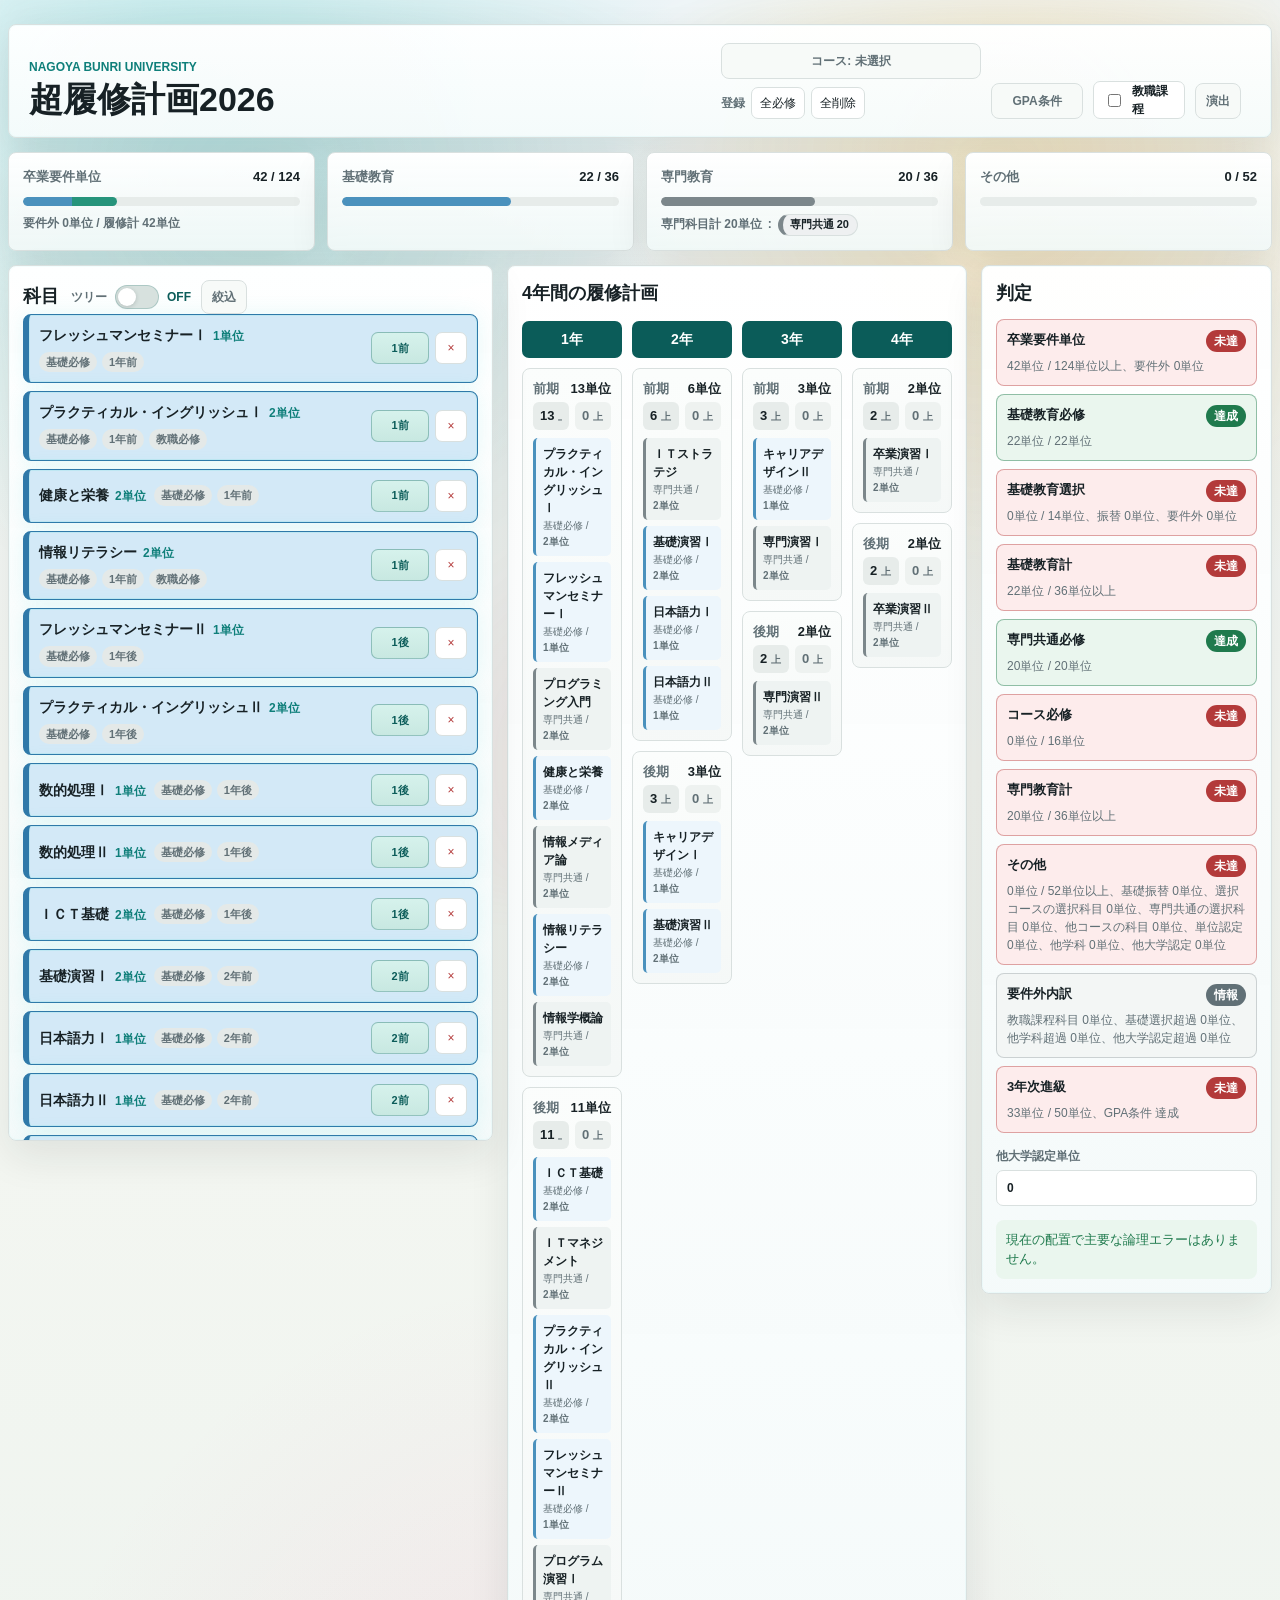
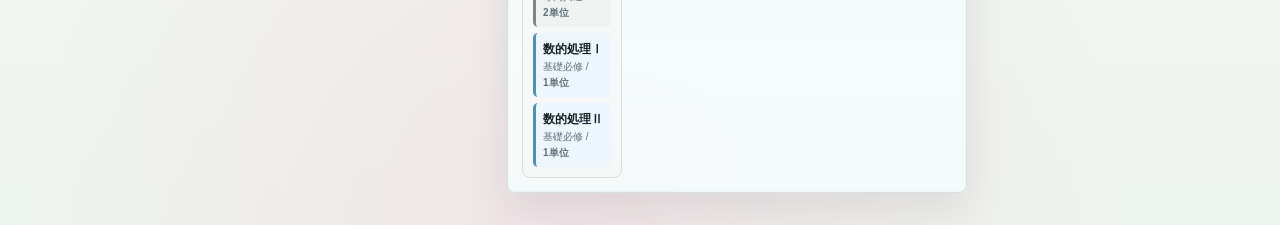
==== index.html @ 57af96f8 "Update teacher toggle GPA and course credit assignment" ====
<!doctype html>
<html lang="ja">
  <head>
    <meta charset="utf-8">
    <meta name="viewport" content="width=device-width, initial-scale=1">
    <title>超履修計画2026</title>
    <link rel="stylesheet" href="styles.css?v=1.03.9-affinity-gpa-teacher-20260618">
  </head>
  <body>
    <div id="fxLayer" aria-hidden="true"></div>
    <main class="app-shell">
      <section class="topbar" aria-label="設定">
        <div>
          <p class="eyebrow">Nagoya Bunri University</p>
          <h1>超履修計画2026</h1>
        </div>
        <div class="controls">
          <div class="menu-control course-menu-control">
            <button id="courseMenuToggle" class="tree-option filter-toggle" type="button" aria-expanded="false" aria-controls="courseMenu">コース: 未選択</button>
            <div id="courseMenu" class="settings-menu course-selection-menu" hidden></div>
            <div class="course-actions">
              <span class="course-actions-label">登録</span>
              <button id="autoFillButton" type="button" onpointerdown="window.hctAutoFillButton && window.hctAutoFillButton(event)" onclick="window.hctAutoFillButton && window.hctAutoFillButton(event)">全必修</button>
              <button id="clearButton" type="button" onpointerdown="window.hctClearButton && window.hctClearButton(event)" onclick="window.hctClearButton && window.hctClearButton(event)">全削除</button>
            </div>
          </div>
          <div class="menu-control gpa-menu-control">
            <button id="gpaMenuToggle" class="tree-option filter-toggle" type="button" aria-expanded="false" aria-controls="gpaMenu">GPA条件</button>
            <div id="gpaMenu" class="settings-menu gpa-menu" hidden>
              <label>
                通算GPA条件
                <select id="gpaInput">
                  <option value="1" selected>1.0以上</option>
                  <option value="0.9">1.0未満</option>
                  <option value="2">2.0以上</option>
                  <option value="3.7">3.7以上</option>
                </select>
              </label>
              <label>
                2年次GPA条件
                <select id="secondYearGpaInput">
                  <option value="1" selected>1.0以上</option>
                  <option value="0.9">1.0未満</option>
                  <option value="2">2.0以上</option>
                  <option value="3.7">3.7以上</option>
                </select>
              </label>
            </div>
          </div>
          <label class="switch">
            <input id="teacherToggle" type="checkbox">
            <span>教職課程</span>
          </label>
          <div class="menu-control effects-menu-control">
            <button id="effectsToggle" class="tree-option filter-toggle" type="button" aria-expanded="false" aria-controls="effectsMenu">演出</button>
            <div id="effectsMenu" class="settings-menu effects-menu" hidden>
              <label class="switch audio-switch">
                <input id="fxToggle" type="checkbox" checked>
                <span>SE</span>
              </label>
              <label class="switch audio-switch">
                <input id="bgmToggle" type="checkbox" checked>
                <span>BGM</span>
              </label>
              <label class="switch audio-switch">
                <input id="bgmRollToggle" type="checkbox">
                <span>ロール</span>
              </label>
            </div>
          </div>
        </div>
      </section>

      <section id="bgmRollPanel" class="bgm-roll-panel" aria-label="BGMピアノロール" hidden>
        <div class="bgm-roll-head">
          <h2>BGM</h2>
          <div class="bgm-roll-stats">
            <span id="bgmRollCourse">未選択</span>
            <span id="bgmRollTempo">112 BPM</span>
            <span id="bgmRollArrange">微調整 0</span>
            <span id="bgmRollRadical">外れ値 0</span>
          </div>
        </div>
        <div class="bgm-roll-legend" aria-hidden="true">
          <span class="legend-base">通常</span>
          <span class="legend-subtle">微調整</span>
          <span class="legend-radical">外れ値</span>
        </div>
        <div id="bgmRollGrid" class="bgm-roll-grid"></div>
      </section>

      <section class="summary-grid" aria-label="卒業要件">
        <article class="meter-card">
          <div class="meter-head">
            <span>卒業要件単位</span>
            <strong id="totalCredits">0 / 124</strong>
          </div>
          <div class="meter"><span id="totalMeter"></span></div>
          <div class="meter-detail" id="totalDetail">要件外 0単位</div>
        </article>
        <article class="meter-card">
          <div class="meter-head">
            <span>基礎教育</span>
            <strong id="basicCredits">0 / 36</strong>
          </div>
          <div class="meter"><span id="basicMeter"></span></div>
        </article>
        <article class="meter-card">
          <div class="meter-head">
            <span>専門教育</span>
            <strong id="professionalCredits">0 / 36</strong>
          </div>
          <div class="meter"><span id="professionalMeter"></span></div>
          <div class="meter-detail" id="professionalDetail">専門科目計 0単位</div>
        </article>
        <article class="meter-card">
          <div class="meter-head">
            <span>その他</span>
            <strong id="otherCredits">0 / 52</strong>
          </div>
          <div class="meter"><span id="otherMeter"></span></div>
        </article>
      </section>

      <section class="workspace">
        <aside class="catalog-panel" aria-label="科目一覧">
          <div class="panel-head">
            <h2>科目</h2>
            <div class="catalog-tools">
              <label class="view-mode-switch" for="viewModeToggle">
                <span class="view-mode-switch-label">ツリー</span>
                <input id="viewModeToggle" class="view-mode-switch-input" type="checkbox" aria-label="ツリー表示">
                <span class="view-mode-switch-track" aria-hidden="true">
                  <span class="view-mode-switch-thumb"></span>
                </span>
                <span id="viewModeValue" class="view-mode-switch-value">OFF</span>
              </label>
              <button id="filterToggle" class="tree-option filter-toggle" type="button" aria-expanded="false" aria-controls="catalogFilters">絞込</button>
              <label id="treeCodeToggleWrap" class="tree-option" hidden>
                <input id="treeCodeToggle" type="checkbox">
                <span>番号</span>
              </label>
              <label id="treeMetaToggleWrap" class="tree-option" hidden>
                <input id="treeMetaToggle" type="checkbox">
                <span>補足</span>
              </label>
              <div id="catalogFilters" class="catalog-filters" aria-label="科目表示フィルタ" hidden>
                <fieldset>
                  <legend>絞込</legend>
                  <label><input class="year-filter" type="checkbox" value="1" checked>1年</label>
                  <label><input class="year-filter" type="checkbox" value="2" checked>2年</label>
                  <label><input class="year-filter" type="checkbox" value="3" checked>3年</label>
                  <label><input class="year-filter" type="checkbox" value="4" checked>4年</label>
                  <label><input class="term-filter" type="checkbox" value="前" checked>前期</label>
                  <label><input class="term-filter" type="checkbox" value="後" checked>後期</label>
                  <label><input class="category-filter" type="checkbox" value="basicRequired" checked>基礎教育必修</label>
                  <label><input class="category-filter" type="checkbox" value="basicElective" checked>基礎教育選択</label>
                  <label><input class="category-filter" type="checkbox" value="commonRequired" checked>専門教育コース共通必修</label>
                  <label><input class="category-filter" type="checkbox" value="courseRequired" checked>専門教育コース必修</label>
                  <label><input class="category-filter" type="checkbox" value="specializedElective" checked>専門教育選択</label>
                  <label><input class="category-filter" type="checkbox" value="otherDept">他学科履修</label>
                  <label><input class="category-filter" type="checkbox" value="teacher">教職課程に関する科目</label>
                </fieldset>
              </div>
            </div>
          </div>
          <div id="catalogList" class="catalog-list"></div>
          <div id="treeView" class="tree-view catalog-tree" hidden></div>
        </aside>

        <section class="plan-panel" aria-label="4年間の履修計画">
          <div class="plan-head">
            <h2>4年間の履修計画</h2>
          </div>
          <div id="planGrid" class="plan-grid"></div>
        </section>

        <aside class="status-panel" aria-label="判定">
          <h2>判定</h2>
          <div id="requirementsList" class="requirements"></div>
          <label class="manual-credits">
            他大学認定単位
            <input id="manualOtherInput" type="number" min="0" max="30" step="1" value="0">
          </label>
          <div id="alertsList" class="alerts"></div>
        </aside>
      </section>
    </main>

    <script src="app.js?v=1.03.9-affinity-gpa-teacher-20260618"></script>
  </body>
</html>
---- styles.css ----
:root {
  color-scheme: light;
  --bg: #eef1f4;
  --surface: #ffffff;
  --surface-strong: #eef6f8;
  --ink: #172125;
  --muted: #617076;
  --line: #d9e0df;
  --brand: #0f7f7a;
  --brand-dark: #0b5c59;
  --accent: #ef7d2d;
  --ok: #1f7a4d;
  --warn: #b45a18;
  --bad: #b33a3a;
  --neon-cyan: #42d7d2;
  --neon-amber: #ffb64c;
  --neon-pink: #ff6ca8;
  --shadow: 0 16px 40px rgba(23, 33, 37, 0.09);
}

* {
  box-sizing: border-box;
}

body {
  margin: 0;
  position: relative;
  min-height: 100vh;
  overflow-x: hidden;
  background:
    radial-gradient(circle at 15% 5%, rgba(66, 215, 210, 0.22), transparent 24%),
    radial-gradient(circle at 82% 12%, rgba(255, 182, 76, 0.2), transparent 22%),
    radial-gradient(circle at 45% 100%, rgba(255, 108, 168, 0.12), transparent 28%),
    linear-gradient(180deg, #eef5f8 0%, #f6f7f2 42%, #eef4ef 100%);
  color: var(--ink);
  font-family: -apple-system, BlinkMacSystemFont, "Hiragino Sans", "Yu Gothic", "Yu Gothic UI", sans-serif;
  line-height: 1.5;
}

body::before,
body::after {
  content: "";
  position: fixed;
  inset: 0;
  pointer-events: none;
}

body::before {
  z-index: 0;
  background:
    radial-gradient(circle at 20% 20%, rgba(20, 108, 104, 0.12), transparent 36%),
    radial-gradient(circle at 78% 18%, rgba(225, 183, 44, 0.12), transparent 32%),
    radial-gradient(circle at 50% 85%, rgba(214, 66, 131, 0.08), transparent 28%);
  filter: blur(18px);
  animation: bgFloat 16s ease-in-out infinite alternate;
}

body::after {
  z-index: 0;
  background-image:
    linear-gradient(rgba(255, 255, 255, 0.18) 1px, transparent 1px),
    linear-gradient(90deg, rgba(255, 255, 255, 0.12) 1px, transparent 1px);
  background-size: 100% 28px, 28px 100%;
  opacity: 0.28;
  mix-blend-mode: soft-light;
  animation: scanlines 10s linear infinite;
}

button,
input,
select {
  font: inherit;
}

button,
select,
input {
  border: 1px solid var(--line);
  border-radius: 7px;
  background: #fff;
  color: var(--ink);
}

button {
  min-height: 36px;
  padding: 0 12px;
  cursor: pointer;
  transition: transform 160ms ease, box-shadow 160ms ease, border-color 160ms ease, background-color 160ms ease, color 160ms ease;
}

button:hover {
  border-color: var(--brand);
  transform: translateY(-1px) scale(1.01);
  box-shadow: 0 6px 16px rgba(20, 108, 104, 0.12);
}

button:active {
  transform: translateY(0) scale(0.985);
}

button:focus-visible,
input:focus-visible,
select:focus-visible {
  outline: 2px solid rgba(66, 215, 210, 0.5);
  outline-offset: 2px;
}

.app-shell {
  width: min(3200px, calc(100vw - 16px));
  margin: 0 auto;
  padding: 24px 0 32px;
  position: relative;
  z-index: 1;
}

.topbar {
  display: flex;
  align-items: end;
  justify-content: space-between;
  gap: 24px;
  padding: 18px 20px;
  border: 1px solid var(--line);
  border-radius: 8px;
  background: linear-gradient(180deg, rgba(255, 255, 255, 0.96), rgba(245, 251, 251, 0.96));
  box-shadow: var(--shadow), 0 0 0 1px rgba(66, 215, 210, 0.06) inset;
}

.eyebrow {
  margin: 0 0 4px;
  color: var(--brand);
  font-size: 12px;
  font-weight: 700;
  letter-spacing: 0;
  text-transform: uppercase;
}

h1,
h2 {
  margin: 0;
  letter-spacing: 0;
}

h1 {
  font-size: clamp(22px, 3vw, 34px);
  line-height: 1.15;
}

h2 {
  font-size: 18px;
}

.controls {
  display: grid;
  grid-template-columns: minmax(190px, 260px) 92px 92px auto auto;
  gap: 10px;
  align-items: end;
}

.menu-control {
  position: relative;
  display: grid;
  align-content: end;
  min-width: 0;
}

.menu-control > .tree-option {
  justify-content: center;
  width: 100%;
  min-height: 36px;
}

.course-menu-control {
  gap: 8px;
}

.course-actions {
  display: grid;
  grid-template-columns: auto 1fr 1fr;
  align-items: center;
  gap: 8px;
}

.course-actions-label {
  color: var(--muted);
  font-size: 12px;
  font-weight: 800;
  white-space: nowrap;
}

.course-actions button {
  min-height: 32px;
  padding: 0 12px;
  white-space: nowrap;
}

.settings-menu {
  position: absolute;
  top: calc(100% + 6px);
  right: 0;
  z-index: 30;
  display: grid;
  gap: 8px;
  min-width: 260px;
  padding: 10px;
  border: 1px solid var(--line);
  border-radius: 8px;
  background: rgba(255, 255, 255, 0.98);
  box-shadow: var(--shadow), 0 0 0 1px rgba(66, 215, 210, 0.08) inset;
}

.settings-menu[hidden] {
  display: none !important;
}

.course-selection-menu {
  min-width: 560px;
}

.course-menu-row {
  display: grid;
  grid-template-columns: minmax(94px, 0.7fr) minmax(0, 1.7fr);
  align-items: center;
  gap: 6px;
  padding: 6px;
  border-left: 6px solid transparent;
  border-radius: 7px;
  background: #f7faf8;
}

.course-menu-course-label {
  display: inline-flex;
  align-items: center;
  gap: 6px;
  min-width: 0;
}

.course-menu-row span {
  min-width: 0;
  color: var(--ink);
  font-size: 12px;
  font-weight: 800;
}

.course-menu-swatch {
  width: 10px;
  height: 10px;
  border-radius: 999px;
  background: var(--tree-accent, var(--brand));
  box-shadow: 0 0 0 1px rgba(23, 33, 37, 0.08) inset;
  flex: 0 0 auto;
}

.course-menu-actions {
  display: grid;
  grid-template-columns: repeat(2, minmax(0, 1fr));
  gap: 6px;
  min-width: 0;
}

.course-menu-row button,
.course-menu-unselected {
  min-height: 30px;
  padding: 0 8px;
  font-size: 11px;
  line-height: 1.2;
  overflow-wrap: anywhere;
  white-space: normal;
}

.course-menu-unselected {
  display: inline-flex;
  align-items: center;
  justify-content: flex-start;
  gap: 6px;
  justify-self: stretch;
  border-left: 6px solid transparent;
}

.course-menu-row.tree-section-common,
.course-menu-unselected.tree-section-common {
  background: #eef0f1;
  border-left-color: #7c878b;
}

.course-menu-row.tree-section-system {
  background: #e3f4ef;
  border-left-color: #26947b;
}

.course-menu-row.tree-section-sound {
  background: #fff8bd;
  border-left-color: #e1b72c;
}

.course-menu-row.tree-section-design {
  background: #fde8c7;
  border-left-color: #d69332;
}

.course-menu-row.tree-section-movie {
  background: #edf7d9;
  border-left-color: #8dbd3d;
}

.effects-menu {
  min-width: 180px;
}

.gpa-menu {
  min-width: 220px;
}

.gpa-menu label {
  gap: 4px;
}

.effects-menu .switch {
  justify-content: flex-start;
}

label {
  display: grid;
  gap: 5px;
  color: var(--muted);
  font-size: 12px;
  font-weight: 700;
}

select,
input {
  min-height: 36px;
  padding: 0 10px;
}

.switch {
  display: flex;
  align-items: center;
  gap: 8px;
  min-height: 36px;
  padding: 0 10px;
  border: 1px solid var(--line);
  border-radius: 7px;
  background: #fff;
  color: var(--ink);
  box-shadow: 0 0 0 0 rgba(0, 0, 0, 0);
  transition: transform 160ms ease, box-shadow 160ms ease, border-color 160ms ease;
}

.switch:hover {
  transform: translateY(-1px);
  box-shadow: 0 8px 18px rgba(20, 108, 104, 0.1);
}

.audio-switch {
  min-width: 72px;
  justify-content: center;
  background: linear-gradient(180deg, #fff, #f2fbfb);
}

.audio-switch span {
  letter-spacing: 0.04em;
}

.switch input {
  min-height: auto;
}

.bgm-roll-panel {
  margin-top: 12px;
  padding: 12px 14px 14px;
  border: 1px solid rgba(66, 215, 210, 0.28);
  border-radius: 8px;
  background:
    linear-gradient(180deg, rgba(255, 255, 255, 0.96), rgba(238, 248, 247, 0.94)),
    linear-gradient(90deg, rgba(66, 215, 210, 0.08), rgba(255, 182, 76, 0.08));
  box-shadow: var(--shadow), 0 0 0 1px rgba(66, 215, 210, 0.08) inset;
  overflow: hidden;
}

.bgm-roll-head {
  display: flex;
  align-items: center;
  justify-content: space-between;
  gap: 12px;
  margin-bottom: 8px;
}

.bgm-roll-head h2 {
  font-size: 16px;
}

.bgm-roll-stats,
.bgm-roll-legend {
  display: flex;
  align-items: center;
  justify-content: flex-end;
  flex-wrap: wrap;
  gap: 6px;
}

.bgm-roll-stats span,
.bgm-roll-legend span {
  display: inline-flex;
  align-items: center;
  min-height: 24px;
  padding: 0 8px;
  border: 1px solid var(--line);
  border-radius: 999px;
  background: rgba(255, 255, 255, 0.78);
  color: var(--muted);
  font-size: 11px;
  font-weight: 800;
  white-space: nowrap;
}

.bgm-roll-legend {
  justify-content: flex-start;
  margin-bottom: 8px;
}

.bgm-roll-legend .legend-base {
  border-color: #cfdad8;
}

.bgm-roll-legend .legend-subtle {
  border-color: rgba(15, 127, 122, 0.35);
  background: rgba(66, 215, 210, 0.12);
  color: var(--brand-dark);
}

.bgm-roll-legend .legend-radical {
  border-color: rgba(179, 58, 58, 0.36);
  background: rgba(255, 108, 168, 0.13);
  color: var(--bad);
}

.bgm-roll-grid {
  display: grid;
  grid-template-columns: minmax(52px, 74px) repeat(16, minmax(22px, 1fr));
  gap: 3px;
  align-items: stretch;
  width: 100%;
  min-width: 0;
}

.bgm-roll-label,
.bgm-roll-step,
.bgm-roll-cell {
  min-height: 25px;
  border-radius: 5px;
  font-size: 10px;
  font-weight: 700;
  line-height: 1;
}

.bgm-roll-label {
  display: flex;
  align-items: center;
  justify-content: flex-end;
  padding: 0 7px;
  color: var(--muted);
}

.bgm-roll-step {
  display: flex;
  align-items: center;
  justify-content: center;
  border: 1px solid rgba(97, 112, 118, 0.18);
  background: rgba(255, 255, 255, 0.62);
  color: #7b888c;
}

.bgm-roll-cell {
  display: flex;
  align-items: center;
  justify-content: center;
  overflow: hidden;
  border: 1px solid rgba(97, 112, 118, 0.16);
  background: rgba(255, 255, 255, 0.54);
  color: #6c777b;
  text-align: center;
}

.bgm-roll-cell.is-active {
  border-color: rgba(15, 127, 122, 0.28);
  background: rgba(15, 127, 122, 0.1);
  color: var(--brand-dark);
}

.bgm-roll-cell.is-subtle {
  border-color: rgba(66, 215, 210, 0.62);
  background: linear-gradient(180deg, rgba(66, 215, 210, 0.28), rgba(255, 255, 255, 0.7));
  color: #075f5d;
  box-shadow: 0 0 0 1px rgba(66, 215, 210, 0.12) inset;
}

.bgm-roll-cell.is-radical {
  border-color: rgba(179, 58, 58, 0.48);
  background:
    linear-gradient(135deg, rgba(255, 108, 168, 0.3), rgba(255, 182, 76, 0.22)),
    rgba(255, 255, 255, 0.56);
  color: #8f233f;
  box-shadow: 0 0 0 1px rgba(255, 108, 168, 0.18) inset, 0 0 12px rgba(255, 108, 168, 0.12);
}

.bgm-roll-cell.is-empty {
  color: transparent;
  background: rgba(245, 249, 248, 0.52);
}

.summary-grid {
  display: grid;
  grid-template-columns: repeat(4, minmax(0, 1fr));
  gap: 12px;
  margin: 14px 0;
}

.meter-card {
  padding: 14px;
  border: 1px solid var(--line);
  border-radius: 8px;
  background: linear-gradient(180deg, rgba(255, 255, 255, 0.98), rgba(240, 248, 247, 0.94));
  box-shadow: var(--shadow);
}

.meter-head {
  display: flex;
  justify-content: space-between;
  gap: 10px;
  margin-bottom: 10px;
  color: var(--muted);
  font-size: 13px;
  font-weight: 700;
}

.meter-head strong {
  color: var(--ink);
}

.meter {
  height: 9px;
  overflow: hidden;
  border-radius: 999px;
  background: #e7ecea;
}

.meter-fill {
  display: flex;
  width: 100%;
  height: 100%;
  transition: width 160ms ease;
}

.meter-segment {
  display: block;
  height: 100%;
  min-width: 2px;
  transition: width 160ms ease;
}

.meter-segment:first-child {
  border-radius: 999px 0 0 999px;
}

.meter-segment:last-child {
  border-radius: 0 999px 999px 0;
}

.meter-segment:only-child {
  border-radius: 999px;
}

.meter-segment-default {
  background: var(--brand);
}

.meter-segment-basic {
  background: #4a91bd;
}

.meter-segment-professional {
  background: #26947b;
}

.meter-segment-other {
  background: #b5a052;
}

.meter-segment-basic-required {
  background: #4a91bd;
}

.meter-segment-basic-elective {
  background: #89b9d4;
}

.meter-segment-common {
  background: #7c878b;
}

.meter-segment-system {
  background: #26947b;
}

.meter-segment-movie {
  background: #8dbd3d;
}

.meter-segment-sound {
  background: #e1b72c;
}

.meter-segment-design {
  background: #d69332;
}

.meter-detail {
  margin-top: 8px;
  color: var(--muted);
  font-size: 12px;
  font-weight: 700;
}

#professionalDetail {
  display: flex;
  flex-wrap: wrap;
  align-items: center;
  gap: 6px;
  line-height: 1.35;
}

.professional-breakdown-title,
.professional-breakdown-separator {
  color: var(--muted);
  white-space: nowrap;
}

.professional-breakdown-parts {
  display: inline-flex;
  flex-wrap: wrap;
  gap: 6px;
}

.professional-breakdown-chip,
.professional-breakdown-empty {
  display: inline-flex;
  align-items: center;
  min-height: 22px;
  padding: 0 8px 0 7px;
  border: 1px solid var(--line);
  border-left: 5px solid transparent;
  border-radius: 999px;
  color: var(--ink);
  font-size: 11px;
  font-weight: 800;
  white-space: nowrap;
}

.professional-breakdown-empty {
  background: #f4f6f7;
  color: var(--muted);
}

.professional-breakdown-chip.tree-section-common {
  background: #eef0f1;
  border-left-color: #7c878b;
}

.professional-breakdown-chip.tree-section-system {
  background: #e3f4ef;
  border-left-color: #26947b;
}

.professional-breakdown-chip.tree-section-sound {
  background: #fff8bd;
  border-left-color: #e1b72c;
}

.professional-breakdown-chip.tree-section-design {
  background: #fde8c7;
  border-left-color: #d69332;
}

.professional-breakdown-chip.tree-section-movie {
  background: #edf7d9;
  border-left-color: #8dbd3d;
}

.workspace {
  display: grid;
  grid-template-columns: minmax(380px, 1.25fr) minmax(460px, 1fr) minmax(280px, 0.75fr);
  gap: 14px;
  align-items: start;
}

.workspace.catalog-tree-mode {
  grid-template-areas:
    "catalog catalog"
    "plan status";
  grid-template-columns: minmax(0, 1fr) minmax(320px, 0.7fr);
  align-items: start;
}

.workspace.catalog-tree-mode .catalog-panel,
.workspace.catalog-tree-mode .plan-panel,
.workspace.catalog-tree-mode .status-panel {
  width: auto;
  max-width: none;
  min-width: 0;
}

.workspace.catalog-tree-mode .catalog-panel {
  grid-area: catalog;
  position: static;
  display: flex;
  flex-direction: column;
  max-height: none;
  overflow: visible;
}

.workspace.catalog-tree-mode .plan-panel {
  grid-area: plan;
}

.workspace.catalog-tree-mode .status-panel {
  grid-area: status;
  position: static;
  max-height: none;
}

.catalog-panel,
.plan-panel,
.status-panel {
  min-width: 0;
  border: 1px solid var(--line);
  border-radius: 8px;
  background: linear-gradient(180deg, rgba(255, 255, 255, 0.98), rgba(244, 250, 250, 0.96));
  box-shadow: var(--shadow), 0 0 0 1px rgba(66, 215, 210, 0.05) inset;
}

.catalog-panel {
  position: sticky;
  top: 12px;
  max-height: calc(100vh - 24px);
  overflow: auto;
  padding: 14px;
}

.status-panel {
  padding: 14px;
}

.panel-head,
.plan-head {
  display: flex;
  align-items: center;
  justify-content: space-between;
  gap: 12px;
}

.catalog-panel .panel-head {
  justify-content: flex-start;
  flex-wrap: wrap;
}

.panel-head select {
  width: 132px;
}

.catalog-tools {
  display: flex;
  align-items: center;
  justify-content: flex-start;
  flex-wrap: wrap;
  gap: 8px;
}

.filter-toggle {
  background: #f7faf8;
  color: var(--muted);
  font-size: 12px;
  font-weight: 800;
}

.filter-toggle[aria-expanded="true"] {
  border-color: rgba(20, 108, 104, 0.3);
  background: #e1f0ed;
  color: var(--brand-dark);
}

.tree-option {
  display: inline-flex;
  align-items: center;
  gap: 5px;
  min-height: 34px;
  padding: 0 10px;
  border: 1px solid var(--line);
  border-radius: 8px;
  background: #f7faf8;
  color: var(--muted);
  font-size: 12px;
  font-weight: 800;
}

.tree-option[hidden] {
  display: none !important;
}

.tree-option input {
  min-height: auto;
  padding: 0;
}

.catalog-list {
  display: block;
  column-count: var(--catalog-column-count, 1);
  column-gap: 12px;
  column-fill: balance;
}

.catalog-list[hidden] {
  display: none;
}

.catalog-group {
  display: inline-block;
  width: 100%;
  margin: 0 0 12px;
  padding: 0 0 10px;
  break-inside: avoid-column;
}

.catalog-group-title {
  display: flex;
  align-items: center;
  min-height: 30px;
  margin: 0 0 8px;
  padding: 0 10px;
  border-left: 6px solid var(--brand);
  border-radius: 7px;
  background: rgba(15, 127, 122, 0.08);
  color: var(--brand-dark);
  font-size: 13px;
  font-weight: 800;
}

.catalog-subgroup {
  break-inside: avoid-column;
  margin-bottom: 8px;
}

.catalog-subgroup-title {
  display: flex;
  align-items: center;
  min-height: 28px;
  margin: 0 0 6px;
  padding: 0 10px;
  border-left: 6px solid transparent;
  border-radius: 7px;
  color: var(--ink);
  font-size: 12px;
  font-weight: 800;
}

.catalog-subgroup-title.tree-section-common {
  background: #eef0f1;
  border-left-color: #7c878b;
}

.catalog-subgroup-title.tree-section-basic-required {
  background: #e9f3fb;
  border-left-color: #4a91bd;
}

.catalog-subgroup-title.tree-section-basic-elective {
  background: #f2f6df;
  border-left-color: #9cae42;
}

.catalog-subgroup-title.tree-section-system {
  background: #e3f4ef;
  border-left-color: #26947b;
}

.catalog-subgroup-title.tree-section-movie {
  background: #edf7d9;
  border-left-color: #8dbd3d;
}

.catalog-subgroup-title.tree-section-sound {
  background: #fff8bd;
  border-left-color: #e1b72c;
}

.catalog-subgroup-title.tree-section-design {
  background: #fde8c7;
  border-left-color: #d69332;
}

.catalog-subgroup-title.tree-section-specialized {
  background: #ece8f7;
  border-left-color: #7364b8;
}

.catalog-subgroup-title.tree-section-teacher {
  background: #f0e8ff;
  border-left-color: #8a61c6;
}

.catalog-subgroup-title.tree-section-other {
  background: #edf0fa;
  border-left-color: #7281cf;
}

.catalog-subgroup-body {
  display: grid;
  gap: 8px;
}

.catalog-filters {
  flex: 1 0 100%;
  margin: 12px 0;
}

.catalog-filters[hidden] {
  display: none !important;
}

.catalog-filters fieldset {
  display: flex;
  flex-wrap: wrap;
  align-items: center;
  gap: 5px;
  margin: 0;
  padding: 7px 8px;
  border: 1px solid var(--line);
  border-radius: 8px;
  background: #fbfcfb;
}

.catalog-filters legend {
  padding: 0 4px;
  color: var(--muted);
  font-size: 12px;
  font-weight: 800;
}

.catalog-filters label {
  display: flex;
  align-items: center;
  justify-content: center;
  gap: 3px;
  min-width: 40px;
  min-height: 26px;
  padding: 2px 6px;
  border-radius: 999px;
  background: #e7ecea;
  color: var(--ink);
  font-size: 11px;
  font-weight: 800;
}

.catalog-filters input {
  min-height: auto;
  padding: 0;
}

.course-card {
  --course-card-border: var(--line);
  --course-card-bg: var(--surface-strong);
  --course-card-planned-border: var(--brand);
  --course-card-planned-bg: #e7fbf7;
  display: grid;
  gap: 8px;
  padding: 10px;
  border: 1px solid var(--course-card-border);
  border-left: 6px solid var(--course-card-border);
  border-radius: 8px;
  background: var(--course-card-bg);
  break-inside: avoid-column;
  width: 100%;
  margin: 0 0 8px;
  transition: transform 160ms ease, box-shadow 160ms ease, border-color 160ms ease, background-color 160ms ease;
}

.course-card.tree-section-common {
  --course-card-border: #7c878b;
  --course-card-bg: #f4f6f6;
  --course-card-planned-border: #5f6a6e;
  --course-card-planned-bg: #dfe5e6;
}

.course-card.tree-section-basic-required {
  --course-card-border: #4a91bd;
  --course-card-bg: #edf6fc;
  --course-card-planned-border: #2f79a9;
  --course-card-planned-bg: #d3e9f7;
}

.course-card.tree-section-basic-elective {
  --course-card-border: #9cae42;
  --course-card-bg: #f5f8e7;
  --course-card-planned-border: #7f9227;
  --course-card-planned-bg: #e8efc4;
}

.course-card.tree-section-system {
  --course-card-border: #26947b;
  --course-card-bg: #e8f6f2;
  --course-card-planned-border: #147a63;
  --course-card-planned-bg: #c9eadd;
}

.course-card.tree-section-movie {
  --course-card-border: #8dbd3d;
  --course-card-bg: #f0f8df;
  --course-card-planned-border: #6f9e22;
  --course-card-planned-bg: #dcedb7;
}

.course-card.tree-section-sound {
  --course-card-border: #e1b72c;
  --course-card-bg: #fff8d6;
  --course-card-planned-border: #c29212;
  --course-card-planned-bg: #f7e294;
}

.course-card.tree-section-design {
  --course-card-border: #d69332;
  --course-card-bg: #fff1dd;
  --course-card-planned-border: #b87216;
  --course-card-planned-bg: #f6d1a0;
}

.course-card.tree-section-specialized {
  --course-card-border: #7364b8;
  --course-card-bg: #f0ecfb;
  --course-card-planned-border: #5c4ba1;
  --course-card-planned-bg: #ddd3f3;
}

.course-card.tree-section-common-soft {
  --course-card-border: #a9b2b5;
  --course-card-bg: #f4f7f6;
  --course-card-planned-border: #7c878b;
  --course-card-planned-bg: #e1e7e7;
}

.course-card.tree-section-system-soft {
  --course-card-border: #77b7a6;
  --course-card-bg: #edf8f4;
  --course-card-planned-border: #26947b;
  --course-card-planned-bg: #cfeee3;
}

.course-card.tree-section-movie-soft {
  --course-card-border: #b9d97f;
  --course-card-bg: #f4f9e7;
  --course-card-planned-border: #8dbd3d;
  --course-card-planned-bg: #e2f0bf;
}

.course-card.tree-section-sound-soft {
  --course-card-border: #edd46c;
  --course-card-bg: #fffbe9;
  --course-card-planned-border: #e1b72c;
  --course-card-planned-bg: #f9e9a8;
}

.course-card.tree-section-design-soft {
  --course-card-border: #e4b77c;
  --course-card-bg: #fff6e8;
  --course-card-planned-border: #d69332;
  --course-card-planned-bg: #f8d8ae;
}

.course-card.tree-section-other {
  --course-card-border: #7281cf;
  --course-card-bg: #f0f2fb;
  --course-card-planned-border: #5868ba;
  --course-card-planned-bg: #dce2f6;
}

.course-card.tree-section-teacher {
  --course-card-border: #8a61c6;
  --course-card-bg: #f4edff;
  --course-card-planned-border: #7349b4;
  --course-card-planned-bg: #e5d4fb;
}

.course-card:hover {
  transform: translateY(-1px);
  box-shadow: 0 10px 22px rgba(23, 33, 37, 0.12);
}

.course-card.is-planned {
  border-color: var(--course-card-planned-border);
  border-left-color: var(--course-card-planned-border);
  background: var(--course-card-planned-bg);
  box-shadow: 0 0 0 1px rgba(66, 215, 210, 0.14) inset, 0 0 20px rgba(66, 215, 210, 0.12);
  animation: arcadeCollect 320ms ease-out;
}

.course-card.is-prereq-missing {
  border-color: #8a61c6;
  border-left-color: #8a61c6;
  background: #ede0ff;
  box-shadow: 0 0 0 1px rgba(138, 97, 198, 0.18) inset, 0 0 20px rgba(138, 97, 198, 0.1);
}

.course-card.is-missing-required {
  border-color: #c74f4a;
  border-left-color: #c74f4a;
  background: #ffe6e4;
  box-shadow: 0 0 0 1px rgba(199, 79, 74, 0.18) inset, 0 0 20px rgba(199, 79, 74, 0.1);
}

.course-card.fx-activate {
  animation: nodeActivate 720ms cubic-bezier(0.15, 0.9, 0.2, 1.1) both;
  animation-delay: var(--fx-delay, 0ms);
}

.course-card.fx-filter-reveal {
  animation: filterCourseReveal 420ms cubic-bezier(0.16, 0.82, 0.24, 1) both;
  animation-delay: var(--filter-reveal-delay, 0ms);
}

.course-card.fx-filter-hide,
.course-card.fx-clear-release {
  pointer-events: none;
  animation: filterCourseHide 340ms cubic-bezier(0.55, 0, 0.7, 0.35) both;
  animation-delay: var(--fx-exit-delay, 0ms);
}

.course-main {
  display: grid;
  grid-template-columns: minmax(0, 1fr) auto;
  align-items: center;
  gap: 8px;
}

.course-info {
  display: flex;
  flex-wrap: wrap;
  align-items: center;
  gap: 6px 8px;
  min-width: 0;
}

.course-title {
  display: flex;
  justify-content: space-between;
  align-items: baseline;
  gap: 6px;
  min-width: 0;
  max-width: 100%;
  font-size: 14px;
  font-weight: 800;
}

.course-title span {
  min-width: 0;
  overflow-wrap: anywhere;
}

.course-title small {
  flex: 0 0 auto;
  color: var(--brand);
  font-size: 12px;
}

.tags {
  display: flex;
  flex: 1 1 190px;
  flex-wrap: nowrap;
  gap: 5px;
  min-width: 0;
  overflow: hidden;
}

.tag {
  flex: 0 0 auto;
  padding: 2px 7px;
  border-radius: 999px;
  background: #e4e9e8;
  color: var(--muted);
  font-size: 11px;
  font-weight: 700;
}

.tag.teacher,
.tag.qualification {
  background: #e4e9e8;
  color: var(--muted);
}

.course-actions {
  display: flex;
  flex: 0 0 auto;
  gap: 6px;
  align-items: center;
}

.course-actions button {
  padding: 0 8px;
  min-height: 32px;
  font-size: 12px;
  line-height: 1;
  white-space: nowrap;
}

.course-actions .plan-button[aria-expanded="true"] {
  border-color: var(--brand);
  background: linear-gradient(180deg, #d9f5f1, #c8ece7);
  color: var(--brand-dark);
}

.course-card.is-planned .plan-button {
  min-width: 58px;
  border-color: rgba(20, 108, 104, 0.35);
  background: linear-gradient(180deg, #d6f2ec, #c8e8e1);
  color: var(--brand-dark);
  font-size: 11px;
  font-weight: 800;
}

.course-actions .remove-button {
  width: 32px;
  padding: 0;
  color: var(--bad);
}

.course-menu {
  display: grid;
  padding-top: 2px;
}

.course-menu select {
  width: 100%;
}

.plan-panel {
  padding: 14px;
}


.view-mode-switch {
  display: inline-flex;
  align-items: center;
  gap: 8px;
  min-height: 34px;
  margin: 0;
  padding: 0;
  color: var(--ink);
  font-size: 12px;
  font-weight: 800;
}

.view-mode-switch-label {
  color: var(--muted);
}

.view-mode-switch-input {
  position: absolute;
  opacity: 0;
  pointer-events: none;
}

.view-mode-switch-track {
  position: relative;
  width: 44px;
  height: 24px;
  flex: 0 0 auto;
  border: 1px solid rgba(20, 108, 104, 0.22);
  border-radius: 999px;
  background: #d7e1de;
  transition: background-color 160ms ease, border-color 160ms ease;
}

.view-mode-switch-thumb {
  position: absolute;
  top: 2px;
  left: 2px;
  width: 18px;
  height: 18px;
  border-radius: 999px;
  background: #fff;
  box-shadow: 0 1px 4px rgba(23, 33, 37, 0.18);
  transition: transform 160ms ease;
}

.view-mode-switch-value {
  min-width: 2.2em;
  color: var(--brand-dark);
  text-align: left;
}

.view-mode-switch-input:checked + .view-mode-switch-track {
  border-color: rgba(20, 108, 104, 0.3);
  background: #d9ece8;
}

.view-mode-switch-input:checked + .view-mode-switch-track .view-mode-switch-thumb {
  transform: translateX(20px);
}

.view-mode-switch-input:focus-visible + .view-mode-switch-track {
  outline: 2px solid rgba(20, 108, 104, 0.3);
  outline-offset: 2px;
}

.plan-grid {
  display: grid;
  grid-template-columns: repeat(4, minmax(0, 1fr));
  gap: 10px;
  align-items: start;
  margin-top: 14px;
}

.plan-grid[hidden] {
  display: none;
}

.tree-view {
  --tree-section-left-offset: 15px;
  --tree-section-right-offset: 8px;
  position: relative;
  display: grid;
  flex: 1 1 auto;
  min-width: 0;
  min-height: 0;
  width: 100%;
  gap: 10px;
  max-width: 100%;
  margin-top: 14px;
  overflow: visible;
  padding: 8px 8px 16px;
  border: 1px solid var(--line);
  border-radius: 8px;
  background: linear-gradient(180deg, rgba(247, 252, 251, 0.96), rgba(242, 248, 247, 0.96));
  box-shadow: 0 18px 40px rgba(23, 33, 37, 0.08), 0 0 0 1px rgba(66, 215, 210, 0.05) inset;
}

.catalog-panel .tree-view {
  min-width: 1400px;
}

.catalog-tree {
  max-height: none;
}

.tree-view[hidden] {
  display: none;
}

.tree-header,
.tree-row {
  display: grid;
  grid-template-columns: var(--tree-grid-template, 136px repeat(8, minmax(152px, 1fr)));
  gap: 12px;
  min-width: 0;
  width: 100%;
}

.tree-header {
  position: sticky;
  top: 0;
  z-index: 4;
  align-items: end;
  padding-left: var(--tree-section-left-offset);
  padding-right: var(--tree-section-right-offset);
  padding-bottom: 2px;
  background: #f8faf8;
  box-sizing: border-box;
}

.tree-term {
  padding: 6px;
  border-radius: 6px;
  background: linear-gradient(180deg, #d9f3f1, #cfece8);
  color: var(--brand-dark);
  font-size: 12px;
  font-weight: 700;
  text-align: center;
}

.tree-section {
  position: relative;
  z-index: auto;
  display: grid;
  gap: 12px;
  min-width: 0;
  width: 100%;
  padding: 10px 12px 12px;
  border-radius: 8px;
  border-left: 7px solid var(--brand);
  background: linear-gradient(180deg, rgba(239, 248, 246, 0.92), rgba(231, 242, 241, 0.92));
}

.tree-section-common {
  background: #eef0f1;
  border-left-color: #7c878b;
}

.tree-section-basic-required {
  background: #e9f3fb;
  border-left-color: #4a91bd;
  gap: 8px;
}

.tree-section-basic-elective {
  background: #f2f6df;
  border-left-color: #9cae42;
}

.tree-section-system {
  background: #e3f4ef;
  border-left-color: #26947b;
}

.tree-section-movie {
  background: #edf7d9;
  border-left-color: #8dbd3d;
}

.tree-section-sound {
  background: #fff8bd;
  border-left-color: #e1b72c;
}

.tree-section-design {
  background: #fde8c7;
  border-left-color: #d69332;
}

.tree-section-specialized {
  background: #ece8f7;
  border-left-color: #7364b8;
}

.tree-section-intensive {
  background: #fff0d8;
  border-left-color: #c87922;
}

.tree-section-other {
  background: #f0edf0;
  border-left-color: #8a7f8e;
}

.tree-section-teacher {
  background: #fde0ed;
  border-left-color: #d64283;
}

.tree-section-title {
  color: var(--ink);
  font-size: 14px;
  font-weight: 700;
  cursor: help;
}

.tree-lane {
  position: relative;
  z-index: 3;
  display: grid;
  align-content: center;
  min-height: 44px;
  padding: 6px;
  border: 1px solid rgba(23, 33, 37, 0.16);
  border-radius: 6px;
  background: rgba(255, 255, 255, 0.76);
  font-size: 12px;
  font-weight: 700;
  cursor: help;
  box-shadow: 0 0 0 1px rgba(255, 255, 255, 0.36) inset;
}

.tree-cell {
  display: grid;
  align-content: start;
  gap: 12px;
  min-height: 56px;
}

.tree-slot {
  display: grid;
  align-content: start;
  min-height: 34px;
}

.tree-section-basic-required .tree-cell {
  gap: 6px;
  min-height: 40px;
}

.tree-section-basic-required .tree-slot {
  min-height: 23px;
}

.tree-section-common .tree-cell,
.tree-section-system .tree-cell,
.tree-section-movie .tree-cell,
.tree-section-sound .tree-cell,
.tree-section-design .tree-cell,
.tree-section-specialized .tree-cell {
  gap: 6px;
  min-height: 40px;
}

.tree-section-common .tree-slot,
.tree-section-system .tree-slot,
.tree-section-movie .tree-slot,
.tree-section-sound .tree-slot,
.tree-section-design .tree-slot,
.tree-section-specialized .tree-slot {
  min-height: 23px;
}

.tree-row.is-centered-lane .tree-cell {
  display: flex;
  align-items: center;
  min-height: 44px;
}

.tree-section-basic-required .tree-row.is-centered-lane .tree-cell {
  min-height: 36px;
}

.tree-row.is-centered-lane .tree-slot {
  width: 100%;
  min-height: 0;
}

.tree-node {
  --tree-node-border: rgba(23, 33, 37, 0.3);
  --tree-node-bg: #fff;
  --tree-node-planned-border: var(--brand);
  --tree-node-planned-bg: #d9f7f2;
  position: relative;
  z-index: 3;
}

.tree-node.is-open {
  z-index: 20;
}

.tree-node-button {
  display: grid;
  grid-template-columns: auto minmax(0, 1fr);
  gap: 3px 8px;
  width: 100%;
  min-height: 0;
  padding: 5px 9px;
  border: 1.5px solid var(--tree-node-border);
  border-color: var(--tree-node-border);
  border-radius: 6px;
  background: var(--tree-node-bg);
  text-align: left;
  align-items: start;
  cursor: default;
  transition: transform 160ms ease, box-shadow 160ms ease, border-color 160ms ease, background-color 160ms ease;
}

.tree-node.tree-section-common {
  --tree-node-border: #7c878b;
  --tree-node-bg: #f4f6f6;
  --tree-node-planned-border: #5f6a6e;
  --tree-node-planned-bg: #dfe5e6;
}

.tree-node.tree-section-basic-required {
  --tree-node-border: #4a91bd;
  --tree-node-bg: #edf6fc;
  --tree-node-planned-border: #2f79a9;
  --tree-node-planned-bg: #d3e9f7;
}

.tree-node.tree-section-basic-elective {
  --tree-node-border: #9cae42;
  --tree-node-bg: #f5f8e7;
  --tree-node-planned-border: #7f9227;
  --tree-node-planned-bg: #e8efc4;
}

.tree-node.tree-section-system {
  --tree-node-border: #26947b;
  --tree-node-bg: #e8f6f2;
  --tree-node-planned-border: #147a63;
  --tree-node-planned-bg: #c9eadd;
}

.tree-node.tree-section-movie {
  --tree-node-border: #8dbd3d;
  --tree-node-bg: #f0f8df;
  --tree-node-planned-border: #6f9e22;
  --tree-node-planned-bg: #dcedb7;
}

.tree-node.tree-section-sound {
  --tree-node-border: #e1b72c;
  --tree-node-bg: #fff8d6;
  --tree-node-planned-border: #c29212;
  --tree-node-planned-bg: #f7e294;
}

.tree-node.tree-section-design {
  --tree-node-border: #d69332;
  --tree-node-bg: #fff1dd;
  --tree-node-planned-border: #b87216;
  --tree-node-planned-bg: #f6d1a0;
}

.tree-node.tree-section-specialized {
  --tree-node-border: #7364b8;
  --tree-node-bg: #f0ecfb;
  --tree-node-planned-border: #5c4ba1;
  --tree-node-planned-bg: #ddd3f3;
}

.tree-node.tree-section-common-soft {
  --tree-node-border: #a9b2b5;
  --tree-node-bg: #f4f7f6;
  --tree-node-planned-border: #7c878b;
  --tree-node-planned-bg: #e1e7e7;
}

.tree-node.tree-section-system-soft {
  --tree-node-border: #77b7a6;
  --tree-node-bg: #edf8f4;
  --tree-node-planned-border: #26947b;
  --tree-node-planned-bg: #cfeee3;
}

.tree-node.tree-section-movie-soft {
  --tree-node-border: #b9d97f;
  --tree-node-bg: #f4f9e7;
  --tree-node-planned-border: #8dbd3d;
  --tree-node-planned-bg: #e2f0bf;
}

.tree-node.tree-section-sound-soft {
  --tree-node-border: #edd46c;
  --tree-node-bg: #fffbe9;
  --tree-node-planned-border: #e1b72c;
  --tree-node-planned-bg: #f9e9a8;
}

.tree-node.tree-section-design-soft {
  --tree-node-border: #e4b77c;
  --tree-node-bg: #fff6e8;
  --tree-node-planned-border: #d69332;
  --tree-node-planned-bg: #f8d8ae;
}

.tree-node.tree-section-other {
  --tree-node-border: #7281cf;
  --tree-node-bg: #f0f2fb;
  --tree-node-planned-border: #5868ba;
  --tree-node-planned-bg: #dce2f6;
}

.tree-node.tree-section-teacher {
  --tree-node-border: #8a61c6;
  --tree-node-bg: #f4edff;
  --tree-node-planned-border: #7349b4;
  --tree-node-planned-bg: #e5d4fb;
}

.tree-node.has-tooltip .tree-node-button {
  cursor: help;
}

.tree-node-button:hover {
  transform: translateY(-1px);
  box-shadow: 0 9px 20px rgba(23, 33, 37, 0.14);
}

.tree-node.required-basic .tree-node-button {
  border-color: #4a91bd;
  box-shadow: 0 0 0 1px rgba(74, 145, 189, 0.18);
}

.tree-node.required-common .tree-node-button {
  border-color: #7c878b;
  box-shadow: 0 0 0 1px rgba(124, 135, 139, 0.18);
}

.tree-node.required-system .tree-node-button {
  border-color: #26947b;
  box-shadow: 0 0 0 1px rgba(38, 148, 123, 0.18);
}

.tree-node.required-movie .tree-node-button {
  border-color: #8dbd3d;
  box-shadow: 0 0 0 1px rgba(141, 189, 61, 0.2);
}

.tree-node.recommended-movie .tree-node-button {
  border-color: #8dbd3d;
  box-shadow: 0 0 0 1px rgba(141, 189, 61, 0.16);
}

.tree-node.required-sound .tree-node-button {
  border-color: #e1b72c;
  box-shadow: 0 0 0 1px rgba(225, 183, 44, 0.2);
}

.tree-node.required-design .tree-node-button {
  border-color: #d69332;
  box-shadow: 0 0 0 1px rgba(214, 147, 50, 0.2);
}

.tree-node.is-planned .tree-node-button {
  border-color: var(--tree-node-planned-border);
  background: var(--tree-node-planned-bg);
  animation: arcadeCollect 320ms ease-out;
}

.tree-node-button[aria-expanded="true"] {
  box-shadow: 0 0 0 2px rgba(20, 108, 104, 0.16);
}

.tree-node.is-prereq-missing .tree-node-button {
  border-color: #8a61c6;
  background: #eadfff;
  box-shadow: 0 0 0 1px rgba(138, 97, 198, 0.22);
}

.tree-node.is-missing-required .tree-node-button {
  border-color: #c74f4a;
  background: #ffe1de;
  box-shadow: 0 0 0 1px rgba(199, 79, 74, 0.22);
}

.tree-node.fx-activate .tree-node-button {
  animation: nodeActivate 720ms cubic-bezier(0.15, 0.9, 0.2, 1.1) both;
  animation-delay: var(--fx-delay, 0ms);
}

.tree-node.fx-filter-reveal .tree-node-button {
  animation: filterCourseReveal 420ms cubic-bezier(0.16, 0.82, 0.24, 1) both;
  animation-delay: var(--filter-reveal-delay, 0ms);
}

.tree-node.fx-filter-hide .tree-node-button,
.tree-node.fx-clear-release .tree-node-button {
  pointer-events: none;
  animation: filterCourseHide 340ms cubic-bezier(0.55, 0, 0.7, 0.35) both;
  animation-delay: var(--fx-exit-delay, 0ms);
}

.tree-view.is-revealing .tree-node.is-tree-reveal .tree-node-button {
  animation: treeNodeReveal 700ms cubic-bezier(0.16, 0.88, 0.18, 1.05) both;
  animation-delay: var(--tree-reveal-delay, 0ms);
}

.tree-node-code {
  color: var(--muted);
  font-size: 9px;
  font-weight: 700;
  line-height: 1.15;
  white-space: nowrap;
}

.tree-node-name {
  min-width: 0;
  overflow: hidden;
  font-size: var(--tree-name-size, 10.5px);
  font-weight: 700;
  line-height: 1.22;
  white-space: nowrap;
  -webkit-text-size-adjust: 100%;
}

.tree-node-meta {
  grid-column: 1 / -1;
  color: var(--muted);
  font-size: 9px;
  font-weight: 600;
  line-height: 1.2;
  padding-top: 1px;
}

.tree-node:not(.has-meta) .tree-node-button {
  padding-bottom: 4px;
}

.tree-node.has-meta .tree-node-button {
  padding-top: 5px;
  padding-bottom: 5px;
}

.level-初級 .tree-node-code,
.level-初中級 .tree-node-code {
  color: #13684f;
}

.level-中級 .tree-node-code,
.level-中上級 .tree-node-code {
  color: #4d4698;
}

.level-上級 .tree-node-code {
  color: #a02d9a;
}

.tree-node-menu {
  position: absolute;
  z-index: 6;
  top: calc(100% + 4px);
  left: 0;
  display: grid;
  grid-template-columns: minmax(170px, 1fr) 30px;
  gap: 5px;
  min-width: 230px;
  padding: 6px;
  border: 1px solid var(--line);
  border-radius: 7px;
  background: #fff;
  box-shadow: var(--shadow);
}

.tree-node-menu.open-up {
  top: auto;
  bottom: calc(100% + 4px);
}

.tree-node-menu select,
.tree-node-menu button {
  min-height: 32px;
  font-size: 12px;
}

.tree-node.is-disabled {
  opacity: 0.55;
}

.tree-edges {
  position: absolute;
  inset: 0;
  z-index: 2;
  pointer-events: none;
}

.tree-edge {
  fill: none;
  stroke: rgba(20, 108, 104, 0.54);
  stroke-width: 2.3;
  stroke-linecap: round;
  stroke-linejoin: round;
  filter: drop-shadow(0 0 3px rgba(66, 215, 210, 0.2));
}

.tree-edge-arrow {
  fill: rgba(20, 108, 104, 0.7);
}

.tree-view.is-revealing .tree-edge {
  animation: treeEdgeReveal 980ms ease-out both;
}

.year-column {
  display: grid;
  align-content: start;
  gap: 10px;
  min-width: 0;
}

.year-title {
  padding: 8px 10px;
  border-radius: 7px;
  background: var(--brand-dark);
  color: #fff;
  font-size: 14px;
  font-weight: 800;
  text-align: center;
}

.term-box {
  min-height: 0;
  padding: 10px;
  border: 1px solid var(--line);
  border-radius: 8px;
  background: linear-gradient(180deg, rgba(251, 253, 252, 0.98), rgba(245, 248, 247, 0.98));
  transition: transform 160ms ease, box-shadow 160ms ease, border-color 160ms ease;
}

.term-box:hover {
  transform: translateY(-1px);
  box-shadow: 0 10px 22px rgba(23, 33, 37, 0.08);
}

.term-box.fx-batch {
  animation: planCellActivate 460ms cubic-bezier(0.2, 0.88, 0.24, 1) both;
  animation-delay: var(--plan-cell-delay, 0ms);
}

.term-head {
  display: flex;
  justify-content: space-between;
  gap: 8px;
  margin-bottom: 4px;
  color: var(--muted);
  font-size: 13px;
  font-weight: 800;
}

.term-head strong {
  color: var(--ink);
}

.term-credit-breakdown {
  display: grid;
  grid-template-columns: repeat(2, minmax(0, 1fr));
  gap: 6px;
  margin-bottom: 8px;
}

.term-credit-breakdown span {
  display: grid;
  grid-template-columns: auto 1fr;
  align-items: baseline;
  gap: 4px;
  min-width: 0;
  padding: 4px 7px;
  border-radius: 6px;
  background: #e7ecea;
  color: var(--muted);
  font-weight: 800;
}

.term-credit-breakdown b {
  color: var(--ink);
  font-size: 13px;
}

.term-credit-breakdown small {
  overflow: hidden;
  font-size: 10px;
  text-overflow: ellipsis;
  white-space: nowrap;
}

.term-credit-breakdown span:last-child {
  background: #eef2f0;
  color: var(--muted);
}

.term-credit-breakdown span:last-child b {
  color: var(--muted);
}

.term-box.limit-exceeded {
  border-color: rgba(179, 58, 58, 0.5);
  background: #fffafa;
}

.term-box.limit-exceeded .limit-counted {
  background: #fdecec;
  color: var(--bad);
}

.term-box.limit-exceeded .limit-counted b {
  color: var(--bad);
}

.planned-list {
  display: grid;
  gap: 6px;
}

.planned-course {
  --planned-course-bg: var(--surface-strong);
  --planned-course-border: var(--brand);
  display: grid;
  gap: 3px;
  padding: 7px;
  border-left: 3px solid var(--planned-course-border);
  border-radius: 5px;
  background: var(--planned-course-bg);
  font-size: 12px;
}

.planned-course.tree-section-common {
  --planned-course-border: #7c878b;
  --planned-course-bg: #eef3f2;
}

.planned-course.tree-section-basic-required {
  --planned-course-border: #4a91bd;
  --planned-course-bg: #edf6fc;
}

.planned-course.tree-section-basic-elective {
  --planned-course-border: #9cae42;
  --planned-course-bg: #f4f8e9;
}

.planned-course.tree-section-system {
  --planned-course-border: #26947b;
  --planned-course-bg: #edf8f4;
}

.planned-course.tree-section-movie {
  --planned-course-border: #8dbd3d;
  --planned-course-bg: #f4f9e7;
}

.planned-course.tree-section-sound {
  --planned-course-border: #e1b72c;
  --planned-course-bg: #fffbe9;
}

.planned-course.tree-section-design {
  --planned-course-border: #d69332;
  --planned-course-bg: #fff6e8;
}

.planned-course.tree-section-specialized {
  --planned-course-border: #7364b8;
  --planned-course-bg: #f1eefb;
}

.planned-course.tree-section-common-soft {
  --planned-course-border: #a9b2b5;
  --planned-course-bg: #f4f7f6;
}

.planned-course.tree-section-system-soft {
  --planned-course-border: #77b7a6;
  --planned-course-bg: #edf8f4;
}

.planned-course.tree-section-movie-soft {
  --planned-course-border: #b9d97f;
  --planned-course-bg: #f4f9e7;
}

.planned-course.tree-section-sound-soft {
  --planned-course-border: #edd46c;
  --planned-course-bg: #fffbe9;
}

.planned-course.tree-section-design-soft {
  --planned-course-border: #e4b77c;
  --planned-course-bg: #fff6e8;
}

.planned-course.tree-section-other {
  --planned-course-border: #7281cf;
  --planned-course-bg: #eef1fb;
}

.planned-course.tree-section-teacher {
  --planned-course-border: #8a61c6;
  --planned-course-bg: #f2ebff;
}

.planned-course {
  cursor: pointer;
}

.planned-course:hover {
  filter: brightness(0.985);
}

.planned-course:focus-visible {
  outline: 2px solid rgba(20, 108, 104, 0.34);
  outline-offset: 2px;
}

.planned-course.is-open {
  box-shadow: inset 0 0 0 1px rgba(20, 108, 104, 0.18);
}

.planned-course-menu {
  display: grid;
  grid-template-columns: minmax(170px, 1fr) 30px;
  gap: 5px;
  margin-top: 2px;
}

.planned-course-menu select,
.planned-course-menu button {
  min-height: 32px;
  font-size: 12px;
}

.planned-course.fx-activate {
  animation: planCourseActivate 420ms cubic-bezier(0.15, 0.9, 0.2, 1.04) both;
  animation-delay: var(--fx-delay, 0ms);
}

.planned-course.fx-clear-release {
  pointer-events: none;
  animation: planCourseRelease 380ms cubic-bezier(0.55, 0, 0.72, 0.38) both;
  animation-delay: var(--fx-exit-delay, 0ms);
}

.planned-course.cap-excluded {
  border-left-color: #8a9a9a;
  background:
    linear-gradient(180deg, rgba(243, 246, 245, 0.4), rgba(243, 246, 245, 0.4)),
    var(--planned-course-bg);
}

.planned-course.qualification-recognition {
  border-left-color: #3f5f99;
  background:
    linear-gradient(180deg, rgba(243, 246, 255, 0.28), rgba(243, 246, 255, 0.28)),
    var(--planned-course-bg);
}

.qualification-box {
  grid-column: 1 / -1;
  padding: 10px;
  border: 1px solid var(--line);
  border-radius: 8px;
  background: #fbfcfb;
}

.planned-course span {
  font-weight: 800;
}

.planned-course small {
  display: flex;
  flex-wrap: wrap;
  align-items: center;
  gap: 4px;
  color: var(--muted);
  line-height: 1.25;
}

.planned-course-credit {
  font-weight: 800;
}

.status-panel h2 {
  margin-bottom: 12px;
}

.requirements {
  display: grid;
  gap: 8px;
}

.requirement {
  padding: 10px;
  border-radius: 8px;
  background: var(--surface-strong);
  border: 1px solid var(--line);
}

.requirement strong {
  display: flex;
  justify-content: space-between;
  gap: 8px;
  font-size: 13px;
}

.requirement .status {
  padding: 2px 8px;
  border-radius: 999px;
  font-size: 12px;
}

.requirement p {
  margin: 5px 0 0;
  color: var(--muted);
  font-size: 12px;
}

.requirement.ok {
  border-color: rgba(31, 122, 77, 0.45);
  background: #eaf6ee;
}

.requirement.ok .status {
  background: var(--ok);
  color: #fff;
}

.requirement.missing {
  border-color: rgba(179, 58, 58, 0.42);
  background: #fdecec;
}

.requirement.missing .status {
  background: var(--bad);
  color: #fff;
}

.requirement.info {
  border-color: rgba(97, 112, 118, 0.28);
  background: #f3f6f5;
}

.requirement.info .status {
  background: #617076;
  color: #fff;
}

.manual-credits {
  margin: 14px 0;
}

.alerts {
  display: grid;
  gap: 8px;
}

.alert {
  padding: 10px;
  border-radius: 8px;
  font-size: 13px;
  transition: transform 160ms ease, box-shadow 160ms ease;
}

.alert:hover {
  transform: translateY(-1px);
  box-shadow: 0 8px 18px rgba(23, 33, 37, 0.08);
}

.alert.ok {
  background: #eaf6ee;
  color: var(--ok);
}

.alert.warn {
  background: #fff3e8;
  color: var(--warn);
}

.alert.info {
  background: #e8f1f7;
  color: #315c74;
}

.alert.bad {
  background: #fdecec;
  color: var(--bad);
}

@media (max-width: 1180px) {
  .topbar,
  .workspace {
    grid-template-columns: 1fr;
  }

  .topbar {
    display: grid;
  }

  .controls,
  .summary-grid {
    grid-template-columns: repeat(2, minmax(0, 1fr));
  }

  .workspace {
    display: grid;
  }

  .catalog-panel,
  .status-panel {
    position: static;
    max-height: none;
  }
}

@media (min-width: 2200px) {
  .workspace.catalog-tree-mode {
    grid-template-areas: "catalog plan status";
    grid-template-columns: minmax(1420px, 1.6fr) minmax(460px, 1fr) minmax(340px, 0.85fr);
  }
}

@media (max-width: 1180px) {
  .workspace.catalog-tree-mode {
    grid-template-areas:
      "catalog"
      "plan"
      "status";
    grid-template-columns: 1fr;
  }
}

@media (max-width: 760px) {
  .app-shell {
    width: min(100vw - 12px, 1500px);
    padding-top: 10px;
  }

  .topbar,
  .bgm-roll-panel {
    padding-left: 10px;
    padding-right: 10px;
  }

  .controls,
  .summary-grid,
  .plan-grid {
    grid-template-columns: 1fr;
  }

  .controls {
    gap: 8px;
  }

  .settings-menu {
    position: static;
    margin-top: 6px;
    min-width: 0;
    width: 100%;
  }

  .course-menu-row {
    grid-template-columns: 1fr;
    align-items: stretch;
  }

  .course-selection-menu {
    min-width: 0;
  }

  .course-actions {
    grid-template-columns: auto minmax(0, 1fr) minmax(0, 1fr);
  }

  .bgm-roll-head {
    align-items: flex-start;
    flex-direction: column;
  }

  .bgm-roll-stats,
  .bgm-roll-legend {
    justify-content: flex-start;
  }

  .bgm-roll-grid {
    grid-template-columns: minmax(46px, 56px) repeat(16, minmax(18px, 1fr));
    gap: 2px;
    min-width: 0;
    overflow-x: auto;
    overflow-y: hidden;
    padding-bottom: 2px;
  }

  .bgm-roll-label,
  .bgm-roll-step,
  .bgm-roll-cell {
    min-height: 22px;
    font-size: 9px;
    border-radius: 4px;
  }

  .catalog-panel {
    overflow-x: auto;
    overflow-y: auto;
  }

  .catalog-panel .tree-view {
    min-width: 1285px;
  }

  .tree-header,
  .tree-row {
    grid-template-columns: var(--tree-grid-template, 120px repeat(8, minmax(136px, 1fr)));
    gap: 8px;
  }

  .tree-view {
    min-width: 1285px;
    overflow-x: auto;
    overflow-y: visible;
  }

  .tree-node-button {
    padding: 4px 8px;
  }

  .tree-node-name {
    font-size: var(--tree-name-size, 9.5px);
  }

  .workspace.catalog-tree-mode {
    grid-template-areas:
      "catalog"
      "plan"
      "status";
    grid-template-columns: 1fr;
  }
}

#fxLayer {
  position: fixed;
  inset: 0;
  z-index: 2;
  pointer-events: none;
  overflow: hidden;
}

.fx-particle {
  position: absolute;
  width: var(--size);
  height: var(--size);
  margin-left: calc(var(--size) / -2);
  margin-top: calc(var(--size) / -2);
  border-radius: 999px;
  background: hsl(var(--hue) 96% 62% / 0.96);
  box-shadow: 0 0 14px hsl(var(--hue) 96% 62% / 0.55);
  transform: translate(0, 0) scale(1);
  animation: fxParticle 620ms cubic-bezier(0.18, 0.88, 0.28, 1) forwards;
}

.fx-particle.fx-star {
  clip-path: polygon(50% 0%, 63% 36%, 100% 50%, 63% 64%, 50% 100%, 37% 64%, 0% 50%, 37% 36%);
}

body.fx-shake {
  animation: screenShake 240ms linear 1;
}

@keyframes bgFloat {
  0% {
    transform: translate3d(0, 0, 0) scale(1);
  }

  100% {
    transform: translate3d(0, -10px, 0) scale(1.02);
  }
}

@keyframes scanlines {
  0% {
    background-position: 0 0, 0 0;
  }

  100% {
    background-position: 0 28px, 28px 0;
  }
}

@keyframes fxParticle {
  0% {
    opacity: 0.95;
    transform: translate(0, 0) scale(0.7);
  }

  100% {
    opacity: 0;
    transform: translate(var(--dx), var(--dy)) scale(0.1);
  }
}

@keyframes arcadeCollect {
  0% {
    transform: scale(0.96);
    box-shadow: 0 0 0 rgba(66, 215, 210, 0);
  }

  55% {
    transform: scale(1.02);
    box-shadow: 0 0 24px rgba(66, 215, 210, 0.22);
  }

  100% {
    transform: scale(1);
    box-shadow: inherit;
  }
}

@keyframes nodeActivate {
  0% {
    opacity: 0.35;
    transform: translateX(-12px) scale(0.88) rotate(-1deg);
    filter: saturate(1.4) brightness(1.12);
    box-shadow: 0 0 0 rgba(66, 215, 210, 0);
  }

  35% {
    opacity: 1;
    transform: translateX(4px) scale(1.08) rotate(0.6deg);
    filter: saturate(1.7) brightness(1.2);
    box-shadow: 0 0 26px rgba(66, 215, 210, 0.36), 0 0 0 2px rgba(66, 215, 210, 0.25);
  }

  72% {
    transform: translateX(0) scale(0.98);
  }

  100% {
    opacity: 1;
    transform: translateX(0) scale(1) rotate(0);
    filter: none;
  }
}

@keyframes treeNodeReveal {
  0% {
    opacity: 0;
    transform: translateX(-18px) scale(0.86);
    filter: blur(2px) saturate(1.5);
  }

  48% {
    opacity: 1;
    transform: translateX(5px) scale(1.05);
    filter: blur(0) saturate(1.35);
    box-shadow: 0 0 24px rgba(66, 215, 210, 0.24);
  }

  100% {
    opacity: 1;
    transform: translateX(0) scale(1);
    filter: none;
  }
}

@keyframes treeEdgeReveal {
  0% {
    opacity: 0;
    stroke-dashoffset: 28;
  }

  35% {
    opacity: 0.25;
  }

  100% {
    opacity: 1;
    stroke-dashoffset: 0;
  }
}

@keyframes planCourseActivate {
  0% {
    opacity: 0.25;
    transform: translateX(-10px) scale(0.94);
    filter: saturate(1.2);
  }

  40% {
    opacity: 1;
    transform: translateX(4px) scale(1.03);
    box-shadow: 0 0 18px rgba(66, 215, 210, 0.18);
  }

  100% {
    opacity: 1;
    transform: translateX(0) scale(1);
    filter: none;
  }
}

@keyframes planCellActivate {
  0% {
    border-color: rgba(70, 139, 122, 0.16);
    box-shadow: 0 0 0 rgba(79, 193, 154, 0);
    transform: translateY(0) scale(0.992);
  }

  35% {
    border-color: rgba(79, 193, 154, 0.6);
    box-shadow: 0 0 0 3px rgba(79, 193, 154, 0.12), 0 12px 28px rgba(52, 120, 104, 0.12);
    transform: translateY(-1px) scale(1);
  }

  100% {
    border-color: var(--line);
    box-shadow: 0 0 0 rgba(79, 193, 154, 0);
    transform: translateY(0) scale(1);
  }
}

@keyframes filterCourseReveal {
  0% {
    opacity: 0;
    transform: translateY(7px) scale(0.97);
    filter: saturate(1.25) brightness(1.08);
  }

  46% {
    opacity: 1;
    transform: translateY(-1px) scale(1.015);
    box-shadow: 0 0 18px rgba(66, 215, 210, 0.18);
  }

  100% {
    opacity: 1;
    transform: translateY(0) scale(1);
    filter: none;
  }
}

@keyframes filterCourseHide {
  0% {
    opacity: 1;
    transform: translateY(0) scale(1);
    filter: none;
  }

  35% {
    opacity: 0.92;
    transform: translateY(-1px) scale(1.01);
    filter: saturate(1.2) brightness(1.08);
  }

  100% {
    opacity: 0;
    transform: translateY(8px) scale(0.95);
    filter: saturate(0.75) brightness(0.92);
  }
}

@keyframes planCourseRelease {
  0% {
    opacity: 1;
    transform: translateX(0) scale(1);
    filter: none;
  }

  42% {
    opacity: 0.9;
    transform: translateX(3px) scale(1.015);
    box-shadow: 0 0 18px rgba(226, 102, 86, 0.16);
    filter: saturate(1.18);
  }

  100% {
    opacity: 0;
    transform: translateX(12px) scale(0.96);
    filter: saturate(0.72) brightness(0.94);
  }
}

@keyframes screenShake {
  0% {
    transform: translate(0, 0);
  }

  20% {
    transform: translate(-1px, 1px);
  }

  40% {
    transform: translate(1px, -1px);
  }

  60% {
    transform: translate(-1px, -1px);
  }

  80% {
    transform: translate(1px, 1px);
  }

  100% {
    transform: translate(0, 0);
  }
}

@media (prefers-reduced-motion: reduce) {
  *,
  *::before,
  *::after {
    animation-duration: 0.01ms !important;
    animation-iteration-count: 1 !important;
    transition-duration: 0.01ms !important;
    scroll-behavior: auto !important;
  }

  body::before,
  body::after,
  .fx-particle {
    animation: none !important;
  }
}
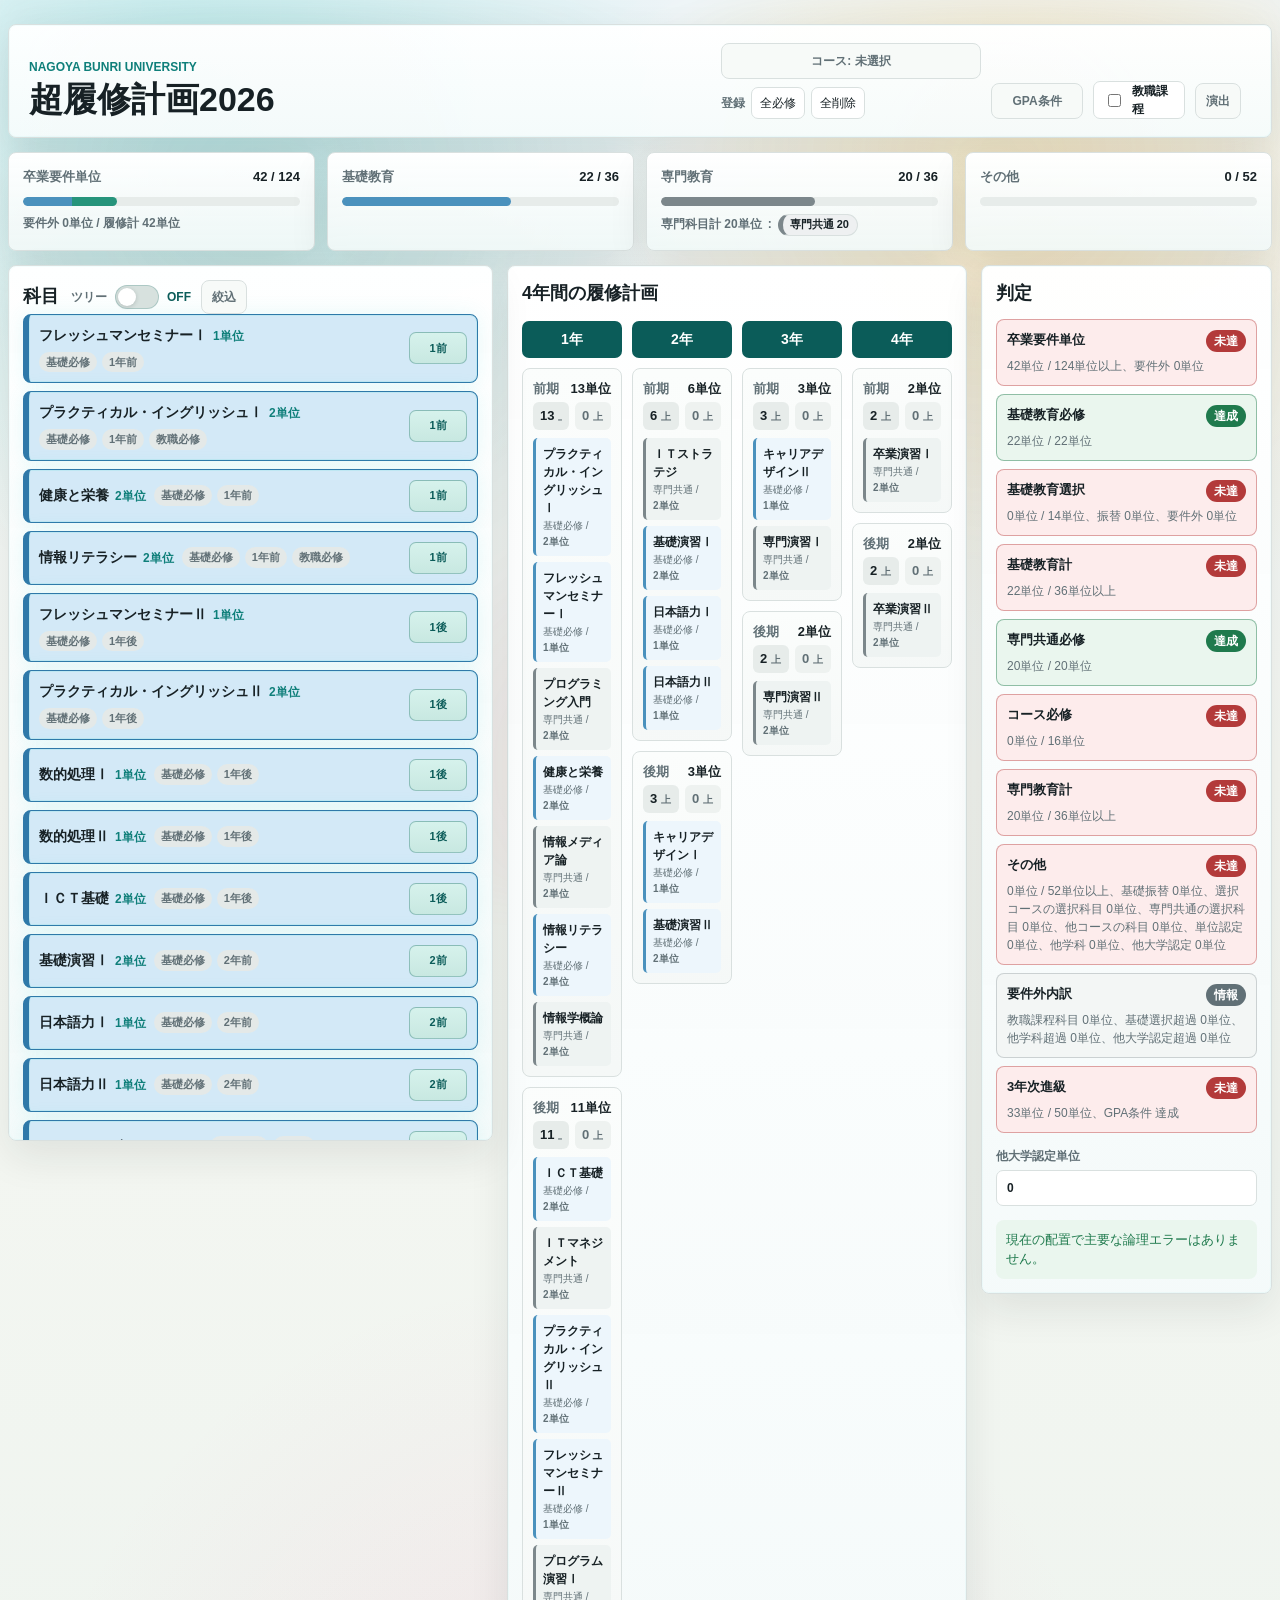
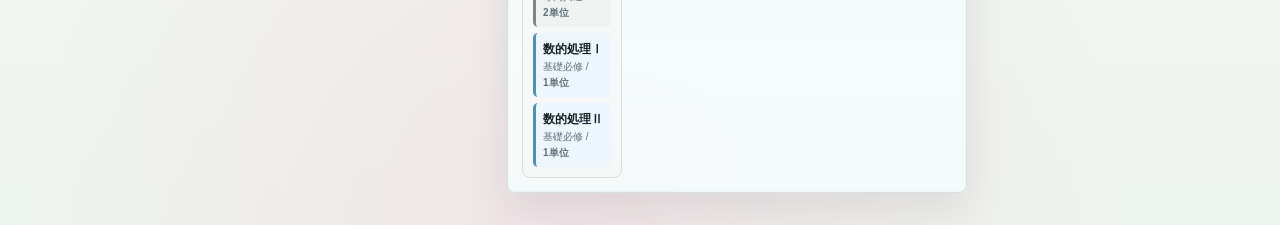
==== commit 42754888: "Fix GPA menus and prerequisite option UI" ====
--- a/index.html
+++ b/index.html
@@ -4,7 +4,7 @@
     <meta charset="utf-8">
     <meta name="viewport" content="width=device-width, initial-scale=1">
     <title>超履修計画2026</title>
-    <link rel="stylesheet" href="styles.css?v=1.03.9-affinity-gpa-teacher-20260618">
+    <link rel="stylesheet" href="styles.css?v=1.03.12-gpa-prereq-safari-20260619">
   </head>
   <body>
     <div id="fxLayer" aria-hidden="true"></div>
@@ -30,18 +30,18 @@
               <label>
                 通算GPA条件
                 <select id="gpaInput">
-                  <option value="1" selected>1.0以上</option>
                   <option value="0.9">1.0未満</option>
-                  <option value="2">2.0以上</option>
+                  <option value="1" selected>1.0以上2.0未満</option>
+                  <option value="2">2.0以上3.7未満</option>
                   <option value="3.7">3.7以上</option>
                 </select>
               </label>
               <label>
                 2年次GPA条件
                 <select id="secondYearGpaInput">
-                  <option value="1" selected>1.0以上</option>
                   <option value="0.9">1.0未満</option>
-                  <option value="2">2.0以上</option>
+                  <option value="1" selected>1.0以上2.0未満</option>
+                  <option value="2">2.0以上3.7未満</option>
                   <option value="3.7">3.7以上</option>
                 </select>
               </label>
@@ -187,6 +187,6 @@
       </section>
     </main>
 
-    <script src="app.js?v=1.03.9-affinity-gpa-teacher-20260618"></script>
+    <script src="app.js?v=1.03.12-gpa-prereq-safari-20260619"></script>
   </body>
 </html>
--- a/styles.css
+++ b/styles.css
@@ -1224,19 +1224,29 @@
   font-weight: 800;
 }
 
-.course-actions .remove-button {
-  width: 32px;
-  padding: 0;
-  color: var(--bad);
-}
-
 .course-menu {
   display: grid;
+  grid-template-columns: repeat(auto-fit, minmax(84px, 1fr));
+  gap: 5px;
   padding-top: 2px;
 }
 
-.course-menu select {
-  width: 100%;
+.planned-option-button {
+  min-height: 30px;
+  padding: 0 8px;
+  border-color: rgba(20, 108, 104, 0.2);
+  background: #f8fbfa;
+  color: var(--ink);
+  font-size: 11px;
+  line-height: 1.1;
+  white-space: nowrap;
+}
+
+.planned-option-button.is-selected {
+  border-color: rgba(20, 108, 104, 0.55);
+  background: linear-gradient(180deg, #d9f5f1, #c8ece7);
+  color: var(--brand-dark);
+  box-shadow: 0 0 0 1px rgba(20, 108, 104, 0.12) inset;
 }
 
 .plan-panel {
@@ -1805,15 +1815,49 @@
   color: #a02d9a;
 }
 
+@supports (-webkit-touch-callout: none) {
+  .course-selection-menu {
+    min-width: 620px;
+  }
+
+  .course-menu-row {
+    grid-template-columns: minmax(96px, 0.58fr) minmax(0, 2fr);
+  }
+
+  .course-menu-row button,
+  .course-menu-unselected {
+    padding: 0 6px;
+    font-size: 10px;
+    line-height: 1.05;
+    overflow-wrap: normal;
+    white-space: nowrap;
+    word-break: keep-all;
+  }
+
+  .catalog-panel .tree-view {
+    min-width: 1480px;
+  }
+
+  .tree-node-button {
+    gap: 3px 6px;
+    padding-inline: 7px;
+  }
+
+  .tree-node-name {
+    font-size: max(6.6px, calc(var(--tree-name-size, 10.5px) - 0.8px));
+    line-height: 1.16;
+  }
+}
+
 .tree-node-menu {
   position: absolute;
   z-index: 6;
   top: calc(100% + 4px);
   left: 0;
   display: grid;
-  grid-template-columns: minmax(170px, 1fr) 30px;
+  grid-template-columns: repeat(2, minmax(92px, 1fr));
   gap: 5px;
-  min-width: 230px;
+  min-width: 260px;
   padding: 6px;
   border: 1px solid var(--line);
   border-radius: 7px;
@@ -1826,10 +1870,9 @@
   bottom: calc(100% + 4px);
 }
 
-.tree-node-menu select,
 .tree-node-menu button {
   min-height: 32px;
-  font-size: 12px;
+  font-size: 11px;
 }
 
 .tree-node.is-disabled {
@@ -2076,15 +2119,14 @@
 
 .planned-course-menu {
   display: grid;
-  grid-template-columns: minmax(170px, 1fr) 30px;
+  grid-template-columns: repeat(2, minmax(82px, 1fr));
   gap: 5px;
   margin-top: 2px;
 }
 
-.planned-course-menu select,
 .planned-course-menu button {
   min-height: 32px;
-  font-size: 12px;
+  font-size: 11px;
 }
 
 .planned-course.fx-activate {
@@ -2390,6 +2432,34 @@
       "plan"
       "status";
     grid-template-columns: 1fr;
+  }
+}
+
+@supports (-webkit-touch-callout: none) {
+  @media (max-width: 900px) {
+    .course-selection-menu {
+      min-width: min(620px, calc(100vw - 24px));
+    }
+
+    .course-menu-row {
+      grid-template-columns: minmax(82px, 0.52fr) minmax(0, 2fr);
+    }
+
+    .course-menu-row button,
+    .course-menu-unselected {
+      padding: 0 5px;
+      font-size: 9.5px;
+      white-space: nowrap;
+    }
+
+    .catalog-panel .tree-view,
+    .tree-view {
+      min-width: 1320px;
+    }
+
+    .tree-node-name {
+      font-size: max(6.3px, calc(var(--tree-name-size, 9.5px) - 0.9px));
+    }
   }
 }
 
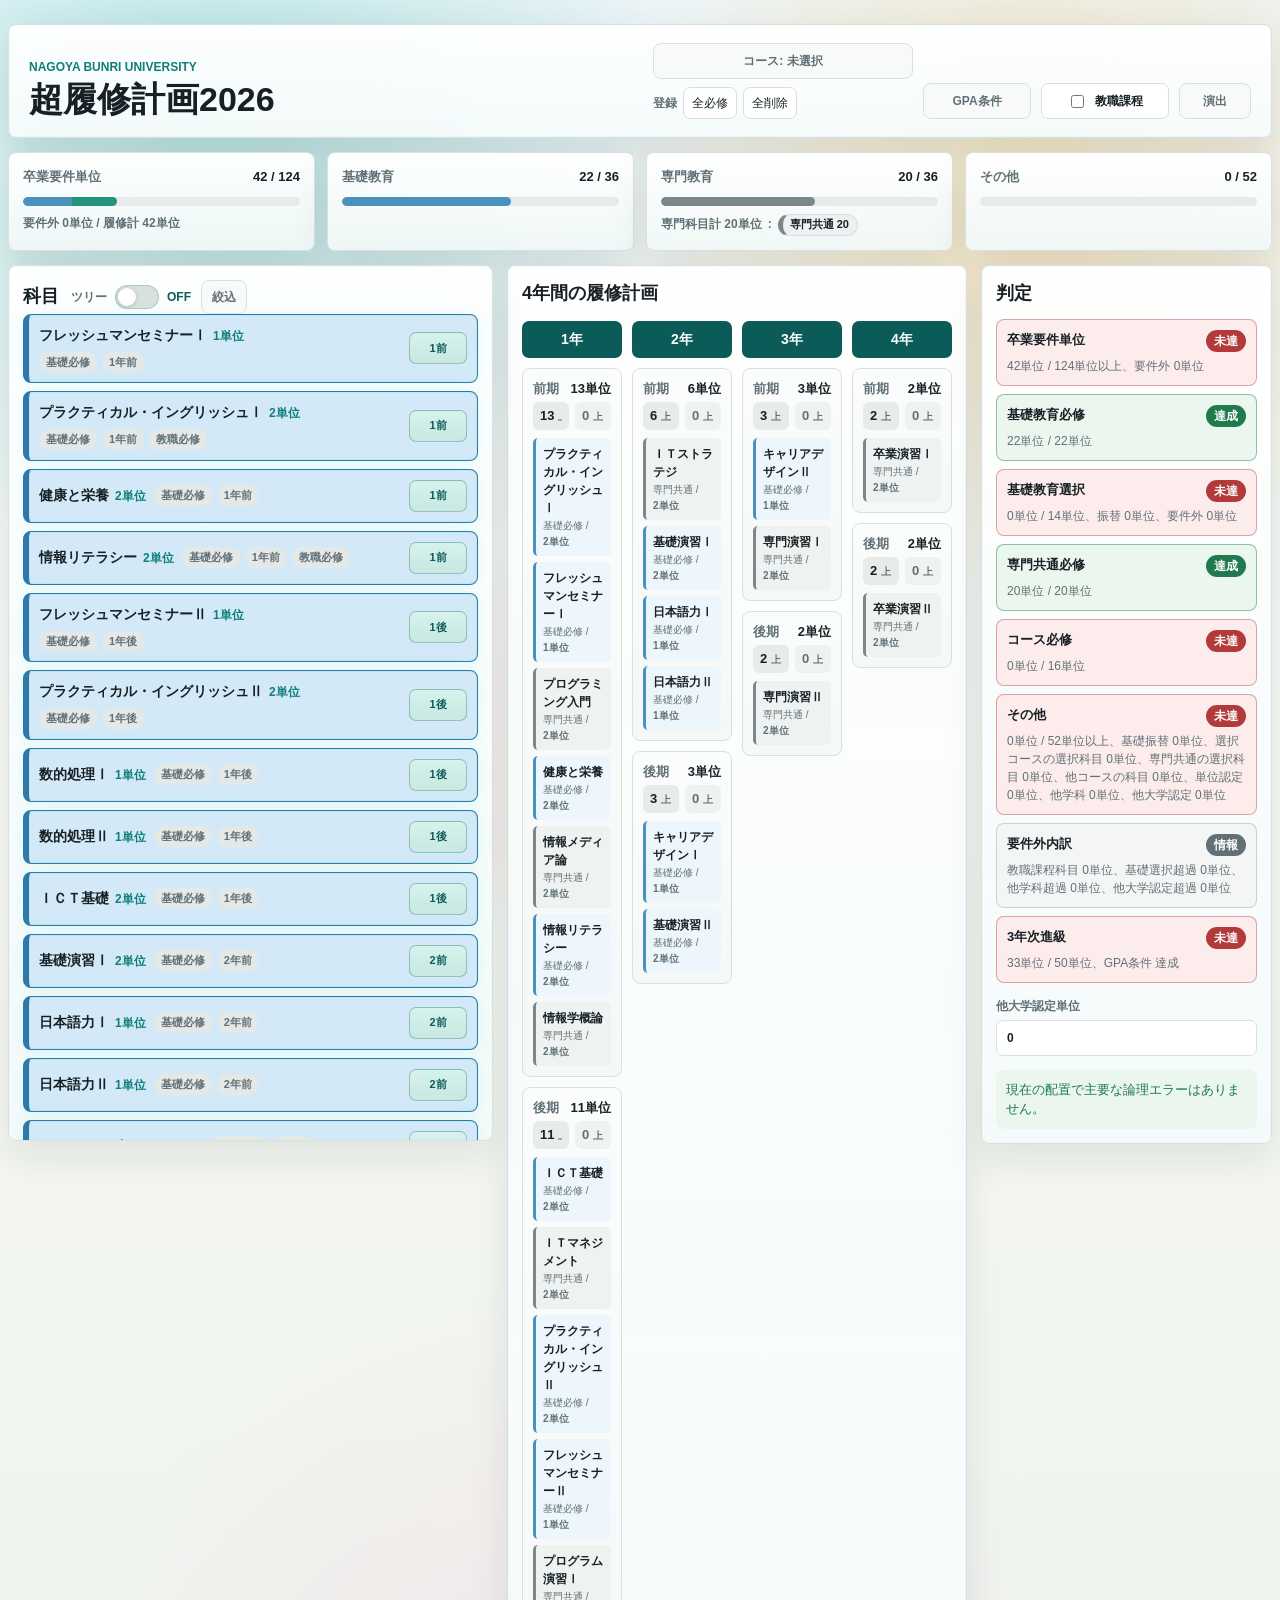
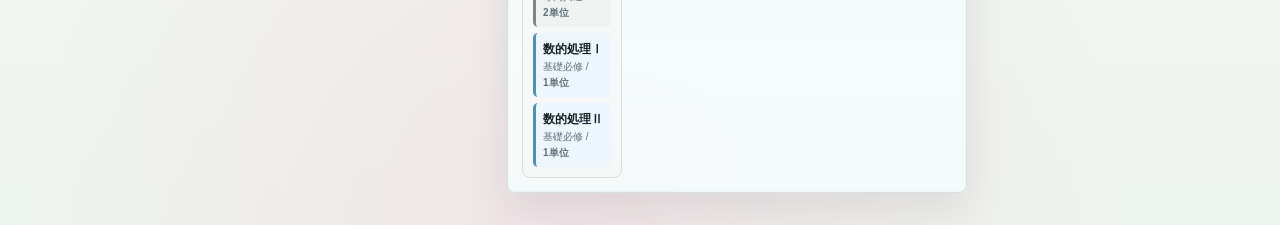
==== commit c2ed8687: "Version 1.03.13 display refinements" ====
--- a/index.html
+++ b/index.html
@@ -4,7 +4,7 @@
     <meta charset="utf-8">
     <meta name="viewport" content="width=device-width, initial-scale=1">
     <title>超履修計画2026</title>
-    <link rel="stylesheet" href="styles.css?v=1.03.12-gpa-prereq-safari-20260619">
+    <link rel="stylesheet" href="styles.css?v=1.03.13-ui-fit-20260619">
   </head>
   <body>
     <div id="fxLayer" aria-hidden="true"></div>
@@ -187,6 +187,6 @@
       </section>
     </main>
 
-    <script src="app.js?v=1.03.12-gpa-prereq-safari-20260619"></script>
+    <script src="app.js?v=1.03.13-ui-fit-20260619"></script>
   </body>
 </html>
--- a/styles.css
+++ b/styles.css
@@ -151,7 +151,7 @@
 
 .controls {
   display: grid;
-  grid-template-columns: minmax(190px, 260px) 92px 92px auto auto;
+  grid-template-columns: minmax(190px, 260px) minmax(92px, 108px) minmax(116px, 128px) minmax(72px, auto);
   gap: 10px;
   align-items: end;
 }
@@ -336,6 +336,7 @@
   display: flex;
   align-items: center;
   gap: 8px;
+  justify-content: center;
   min-height: 36px;
   padding: 0 10px;
   border: 1px solid var(--line);
@@ -346,6 +347,10 @@
   transition: transform 160ms ease, box-shadow 160ms ease, border-color 160ms ease;
 }
 
+.switch span {
+  white-space: nowrap;
+}
+
 .switch:hover {
   transform: translateY(-1px);
   box-shadow: 0 8px 18px rgba(20, 108, 104, 0.1);
@@ -362,6 +367,7 @@
 }
 
 .switch input {
+  flex: 0 0 auto;
   min-height: auto;
 }
 
@@ -1558,10 +1564,10 @@
 .tree-node-button {
   display: grid;
   grid-template-columns: auto minmax(0, 1fr);
-  gap: 3px 8px;
+  gap: 3px 6px;
   width: 100%;
   min-height: 0;
-  padding: 5px 9px;
+  padding: 5px 7px;
   border: 1.5px solid var(--tree-node-border);
   border-color: var(--tree-node-border);
   border-radius: 6px;
@@ -1774,11 +1780,13 @@
 }
 
 .tree-node-name {
+  --tree-name-render-size: var(--tree-name-size, 10.5px);
   min-width: 0;
   overflow: hidden;
-  font-size: var(--tree-name-size, 10.5px);
+  font-size: var(--tree-name-fit-size, var(--tree-name-render-size));
   font-weight: 700;
   line-height: 1.22;
+  letter-spacing: -0.02em;
   white-space: nowrap;
   -webkit-text-size-adjust: 100%;
 }
@@ -1844,7 +1852,7 @@
   }
 
   .tree-node-name {
-    font-size: max(6.6px, calc(var(--tree-name-size, 10.5px) - 0.8px));
+    --tree-name-render-size: max(7.2px, calc(var(--tree-name-size, 10.5px) - 0.25px));
     line-height: 1.16;
   }
 }
@@ -2419,11 +2427,11 @@
   }
 
   .tree-node-button {
-    padding: 4px 8px;
+    padding: 4px 7px;
   }
 
   .tree-node-name {
-    font-size: var(--tree-name-size, 9.5px);
+    --tree-name-render-size: max(7.1px, calc(var(--tree-name-size, 9.5px) - 0.2px));
   }
 
   .workspace.catalog-tree-mode {
@@ -2458,7 +2466,7 @@
     }
 
     .tree-node-name {
-      font-size: max(6.3px, calc(var(--tree-name-size, 9.5px) - 0.9px));
+      --tree-name-render-size: max(6.9px, calc(var(--tree-name-size, 9.5px) - 0.35px));
     }
   }
 }
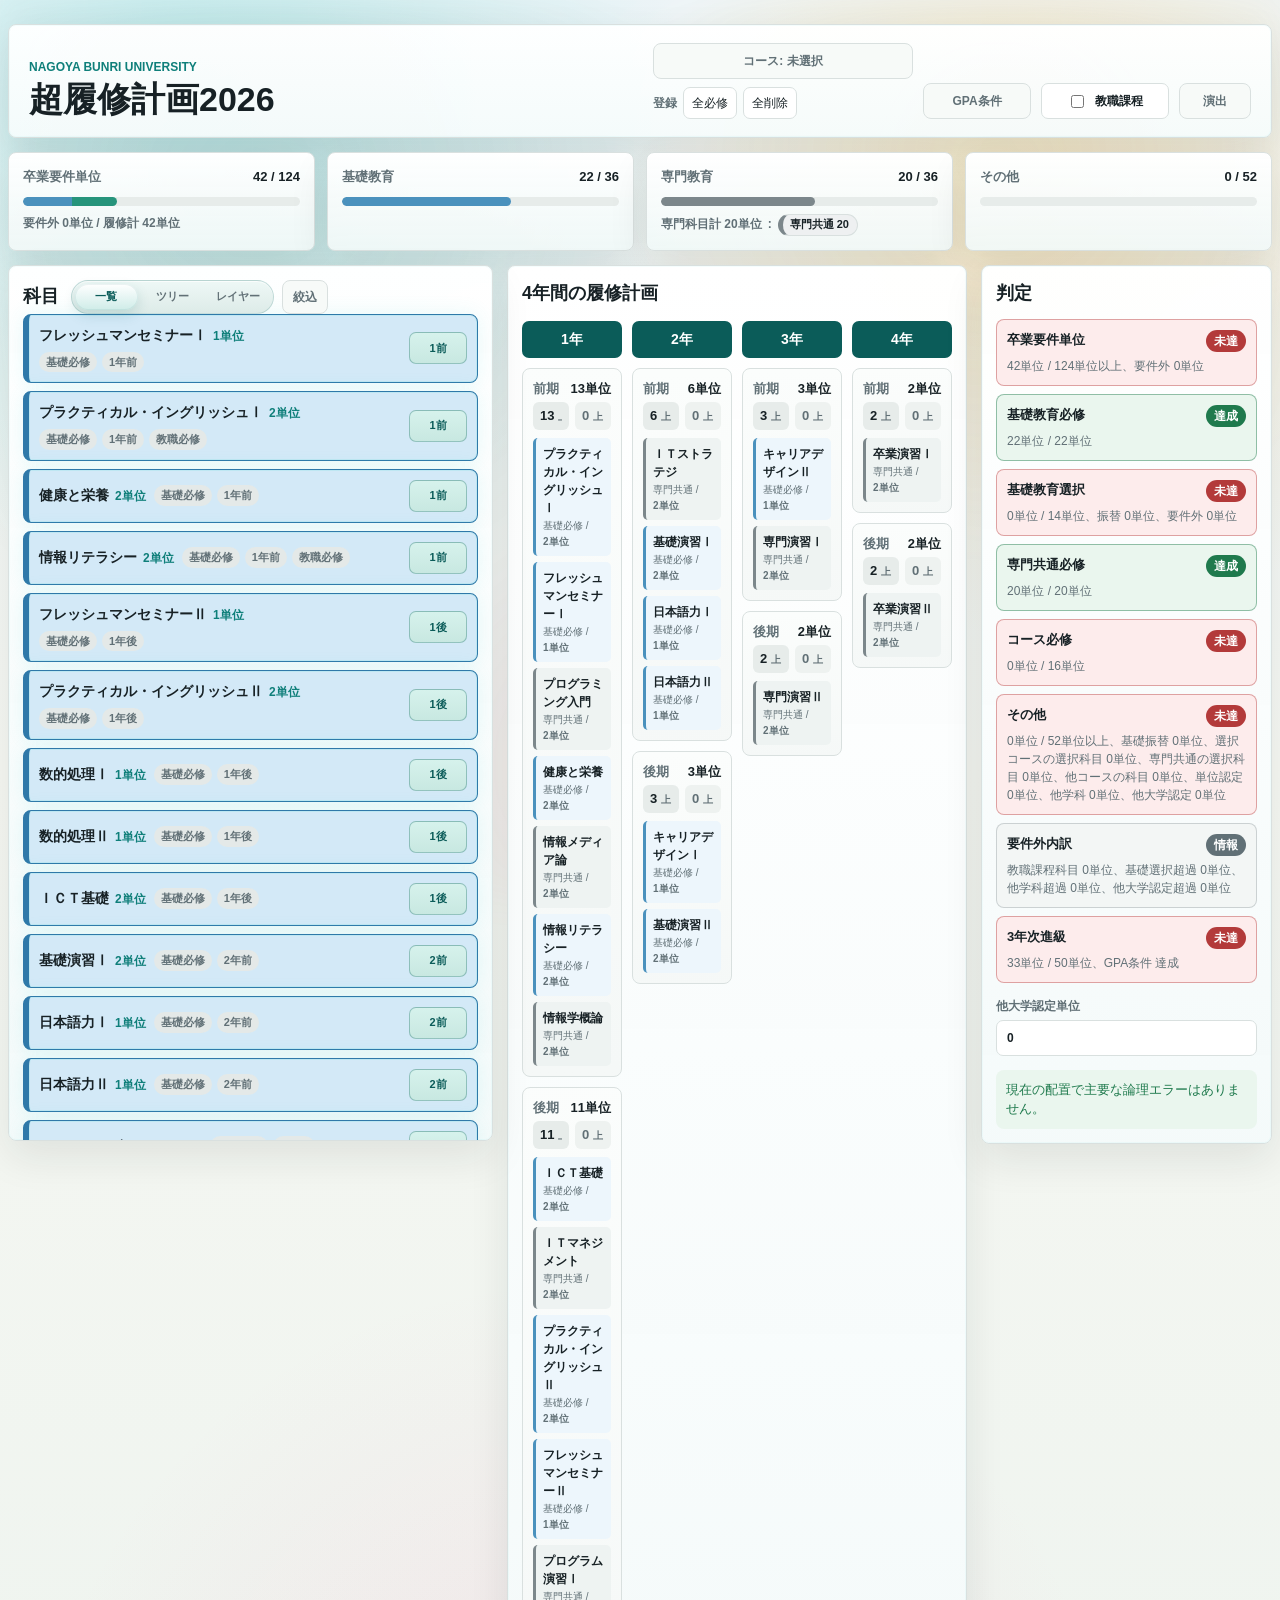
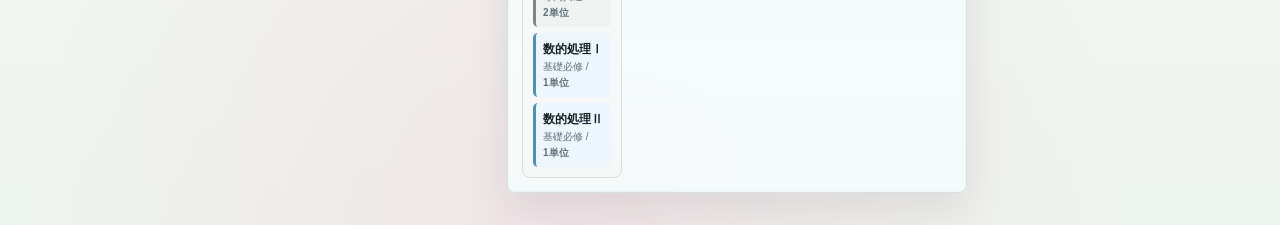
==== commit 7be085ac: "Version 1.04 layer view overhaul" ====
--- a/index.html
+++ b/index.html
@@ -4,7 +4,7 @@
     <meta charset="utf-8">
     <meta name="viewport" content="width=device-width, initial-scale=1">
     <title>超履修計画2026</title>
-    <link rel="stylesheet" href="styles.css?v=1.03.13-ui-fit-20260619">
+    <link rel="stylesheet" href="styles.css?v=1.04-major-layer-20260619">
   </head>
   <body>
     <div id="fxLayer" aria-hidden="true"></div>
@@ -127,14 +127,11 @@
           <div class="panel-head">
             <h2>科目</h2>
             <div class="catalog-tools">
-              <label class="view-mode-switch" for="viewModeToggle">
-                <span class="view-mode-switch-label">ツリー</span>
-                <input id="viewModeToggle" class="view-mode-switch-input" type="checkbox" aria-label="ツリー表示">
-                <span class="view-mode-switch-track" aria-hidden="true">
-                  <span class="view-mode-switch-thumb"></span>
-                </span>
-                <span id="viewModeValue" class="view-mode-switch-value">OFF</span>
-              </label>
+              <div class="view-mode-tabs" role="group" aria-label="表示モード">
+                <button class="view-mode-tab" type="button" data-view-mode="list">一覧</button>
+                <button class="view-mode-tab" type="button" data-view-mode="tree">ツリー</button>
+                <button class="view-mode-tab" type="button" data-view-mode="layer">レイヤー</button>
+              </div>
               <button id="filterToggle" class="tree-option filter-toggle" type="button" aria-expanded="false" aria-controls="catalogFilters">絞込</button>
               <label id="treeCodeToggleWrap" class="tree-option" hidden>
                 <input id="treeCodeToggle" type="checkbox">
@@ -187,6 +184,6 @@
       </section>
     </main>
 
-    <script src="app.js?v=1.03.13-ui-fit-20260619"></script>
+    <script src="app.js?v=1.04-major-layer-20260619"></script>
   </body>
 </html>
--- a/styles.css
+++ b/styles.css
@@ -1260,67 +1260,38 @@
 }
 
 
-.view-mode-switch {
-  display: inline-flex;
-  align-items: center;
-  gap: 8px;
+.view-mode-tabs {
+  display: inline-grid;
+  grid-template-columns: repeat(3, minmax(54px, 1fr));
+  gap: 3px;
   min-height: 34px;
-  margin: 0;
-  padding: 0;
-  color: var(--ink);
-  font-size: 12px;
-  font-weight: 800;
-}
-
-.view-mode-switch-label {
+  padding: 3px;
+  border: 1px solid rgba(20, 108, 104, 0.18);
+  border-radius: 999px;
+  background: linear-gradient(180deg, #eef8f6, #ddebe8);
+  box-shadow: 0 1px 0 rgba(255, 255, 255, 0.72) inset;
+}
+
+.view-mode-tab {
+  min-height: 26px;
+  padding: 0 9px;
+  border: 0;
+  border-radius: 999px;
+  background: transparent;
   color: var(--muted);
-}
-
-.view-mode-switch-input {
-  position: absolute;
-  opacity: 0;
-  pointer-events: none;
-}
-
-.view-mode-switch-track {
-  position: relative;
-  width: 44px;
-  height: 24px;
-  flex: 0 0 auto;
-  border: 1px solid rgba(20, 108, 104, 0.22);
-  border-radius: 999px;
-  background: #d7e1de;
-  transition: background-color 160ms ease, border-color 160ms ease;
-}
-
-.view-mode-switch-thumb {
-  position: absolute;
-  top: 2px;
-  left: 2px;
-  width: 18px;
-  height: 18px;
-  border-radius: 999px;
-  background: #fff;
-  box-shadow: 0 1px 4px rgba(23, 33, 37, 0.18);
-  transition: transform 160ms ease;
-}
-
-.view-mode-switch-value {
-  min-width: 2.2em;
+  font-size: 11px;
+  font-weight: 900;
+  letter-spacing: 0.02em;
+  white-space: nowrap;
+}
+
+.view-mode-tab.is-active {
+  background: linear-gradient(180deg, #ffffff, #cfece8);
   color: var(--brand-dark);
-  text-align: left;
-}
-
-.view-mode-switch-input:checked + .view-mode-switch-track {
-  border-color: rgba(20, 108, 104, 0.3);
-  background: #d9ece8;
-}
-
-.view-mode-switch-input:checked + .view-mode-switch-track .view-mode-switch-thumb {
-  transform: translateX(20px);
-}
-
-.view-mode-switch-input:focus-visible + .view-mode-switch-track {
+  box-shadow: 0 5px 13px rgba(20, 108, 104, 0.16), 0 0 0 1px rgba(20, 108, 104, 0.08) inset;
+}
+
+.view-mode-tab:focus-visible {
   outline: 2px solid rgba(20, 108, 104, 0.3);
   outline-offset: 2px;
 }
@@ -1369,6 +1340,337 @@
   display: none;
 }
 
+.tree-view.layer-tree {
+  display: block;
+  min-width: 1320px;
+  padding: 22px;
+  overflow: visible;
+  background:
+    radial-gradient(circle at 70% 2%, rgba(255, 255, 255, 0.86), transparent 18%),
+    radial-gradient(circle at 18% 94%, rgba(35, 75, 88, 0.2), transparent 28%),
+    linear-gradient(160deg, #dcefed 0%, #f8f1dc 48%, #dce8ee 100%);
+  box-shadow: none;
+  perspective: 1400px;
+  perspective-origin: 50% 18%;
+}
+
+.tree-layer-stage {
+  position: relative;
+  min-width: 1260px;
+  min-height: var(--layer-stage-height, calc(520px + (var(--layer-count, 6) * 38px)));
+  padding: 40px 92px 120px 42px;
+  border-radius: 24px;
+  background:
+    linear-gradient(150deg, rgba(9, 63, 68, 0.12) 0 1px, transparent 1px 34px),
+    linear-gradient(30deg, rgba(9, 63, 68, 0.11) 0 1px, transparent 1px 34px),
+    radial-gradient(ellipse at center, rgba(255, 255, 255, 0.52), rgba(255, 255, 255, 0.12) 58%, rgba(11, 53, 59, 0.1));
+  background-size: 64px 64px, 64px 64px, auto;
+  isolation: isolate;
+  transform-style: preserve-3d;
+}
+
+.tree-layer {
+  position: relative;
+  z-index: calc(20 + var(--layer-depth, 0));
+  box-sizing: border-box;
+  width: min(100%, 1080px);
+  min-height: 188px;
+  margin-top: var(--layer-overlap-offset, -132px);
+  margin-left: calc(var(--layer-index, 0) * 28px);
+  padding: 14px 34px 34px 30px;
+  border: 1px solid rgba(23, 33, 37, 0.16);
+  border-left: 8px solid var(--brand);
+  border-radius: 16px;
+  background:
+    linear-gradient(180deg, rgba(255, 255, 255, 0.82), rgba(255, 255, 255, 0.6)),
+    var(--tree-layer-bg, #eef8f6);
+  transform:
+    translateY(calc(var(--layer-index, 0) * 4px))
+    skewX(10deg);
+  transform-origin: 50% 0;
+  transition: opacity 180ms ease, filter 180ms ease, transform 180ms ease, border-color 180ms ease;
+}
+
+.tree-layer:first-of-type {
+  margin-top: 0;
+}
+
+.tree-layer::before {
+  content: none;
+}
+
+.tree-layer::after {
+  content: none;
+}
+
+.tree-layer.is-focused-layer {
+  z-index: 90;
+  opacity: 1;
+  border-color: rgba(20, 108, 104, 0.44);
+  filter: saturate(1.08) contrast(1.03);
+}
+
+.tree-layer.has-open-node {
+  z-index: 110;
+}
+
+.tree-layer.is-occluding-focused {
+  opacity: 0.22;
+  filter: grayscale(0.35) blur(0.2px);
+}
+
+.tree-layer-stage.has-focused-layer .tree-layer:not(.is-focused-layer):not(.is-occluding-focused) {
+  opacity: 0.72;
+}
+
+.tree-view.layer-tree .tree-edges {
+  z-index: 80;
+}
+
+.tree-view.layer-tree .tree-edge {
+  stroke: rgba(13, 94, 91, 0.42);
+  stroke-width: 1.8;
+  filter: none;
+}
+
+.tree-layer.tree-section-common {
+  --tree-layer-bg: #eef0f1;
+}
+
+.tree-layer.tree-section-basic-required {
+  --tree-layer-bg: #e9f3fb;
+}
+
+.tree-layer.tree-section-basic-elective {
+  --tree-layer-bg: #f2f6df;
+}
+
+.tree-layer.tree-section-system {
+  --tree-layer-bg: #e3f4ef;
+}
+
+.tree-layer.tree-section-movie {
+  --tree-layer-bg: #edf7d9;
+}
+
+.tree-layer.tree-section-sound {
+  --tree-layer-bg: #fff8bd;
+}
+
+.tree-layer.tree-section-design {
+  --tree-layer-bg: #fde8c7;
+}
+
+.tree-layer.tree-section-specialized {
+  --tree-layer-bg: #ece8f7;
+}
+
+.tree-layer.tree-section-other {
+  --tree-layer-bg: #f0edf0;
+}
+
+.tree-layer.tree-section-teacher {
+  --tree-layer-bg: #fde0ed;
+}
+
+.tree-layer-head {
+  display: flex;
+  align-items: center;
+  justify-content: space-between;
+  gap: 14px;
+  min-height: 32px;
+  margin-bottom: 10px;
+  transform: skewX(-10deg);
+  transform-origin: left center;
+}
+
+.tree-layer-head p {
+  display: none;
+}
+
+.tree-layer-head h3 {
+  margin: 0;
+  color: var(--ink);
+  font-size: 17px;
+  line-height: 1.2;
+}
+
+.tree-layer-head > span {
+  display: inline-flex;
+  align-items: center;
+  min-height: 28px;
+  padding: 0 10px;
+  border: 1px solid rgba(23, 33, 37, 0.12);
+  border-radius: 999px;
+  background: rgba(255, 255, 255, 0.72);
+  color: var(--muted);
+  font-size: 12px;
+  font-weight: 900;
+  white-space: nowrap;
+}
+
+.tree-layer-grid {
+  display: grid;
+  grid-template-columns: repeat(var(--layer-term-count, 8), minmax(108px, 1fr));
+  gap: 9px;
+  align-items: stretch;
+  margin-left: calc(var(--layer-index, 0) * -28px);
+  padding-left: calc(var(--layer-index, 0) * 28px);
+  overflow: visible;
+  transform: skewX(-10deg);
+  transform-origin: left top;
+}
+
+.tree-layer-column {
+  display: grid;
+  position: relative;
+  align-content: start;
+  gap: 7px;
+  min-height: 76px;
+  padding: 7px;
+  border: 1px solid rgba(23, 33, 37, 0.08);
+  border-radius: 12px;
+  background: rgba(255, 255, 255, 0.36);
+  overflow: visible;
+  transform: skewX(10deg);
+  transform-origin: center top;
+}
+
+.tree-layer-column.has-open-node {
+  z-index: 180;
+}
+
+.tree-layer-term {
+  padding: 5px 6px;
+  border-radius: 8px;
+  background: rgba(255, 255, 255, 0.68);
+  color: var(--brand-dark);
+  font-size: 10px;
+  font-weight: 900;
+  text-align: center;
+  transform: skewX(-10deg);
+  transform-origin: center;
+}
+
+.tree-layer-lane {
+  margin-top: 1px;
+  color: rgba(23, 33, 37, 0.56);
+  font-size: 9px;
+  font-weight: 900;
+  line-height: 1.15;
+  letter-spacing: 0.02em;
+  transform: skewX(-10deg);
+  transform-origin: left center;
+}
+
+.tree-layer-node {
+  transform: skewX(10deg);
+  transform-origin: center top;
+}
+
+.tree-layer-node .tree-node-button {
+  align-items: center;
+  grid-template-columns: minmax(0, 1fr);
+  min-height: 28px;
+  padding: 4px 7px;
+  box-shadow: inset 0 0 0 1px rgba(255, 255, 255, 0.44);
+  transform: skewX(-10deg);
+  transform-origin: center;
+}
+
+.tree-layer-node.has-code .tree-node-button,
+.tree-layer-node.has-meta .tree-node-button {
+  grid-template-columns: auto minmax(0, 1fr);
+}
+
+.tree-layer-node:not(.has-meta) .tree-node-button {
+  padding-top: 4px;
+  padding-bottom: 4px;
+}
+
+.tree-layer-node:not(.has-meta) .tree-node-code,
+.tree-layer-node:not(.has-meta) .tree-node-meta {
+  display: none;
+}
+
+.tree-layer-node:not(.has-meta) .tree-node-name {
+  align-self: center;
+  grid-column: 1 / -1;
+  line-height: 1.08;
+}
+
+.tree-layer-node.has-meta .tree-node-button {
+  min-height: 42px;
+}
+
+.tree-layer-node.is-open {
+  z-index: 220;
+}
+
+.tree-layer-node.is-open .tree-node-button {
+  min-height: 36px;
+  padding: 7px 9px;
+  border-color: rgba(20, 108, 104, 0.5);
+  background: rgba(255, 255, 255, 0.94);
+  box-shadow: inset 0 0 0 1px rgba(20, 108, 104, 0.2);
+  transform: skewX(-10deg) scale(1.02);
+}
+
+.tree-layer-node.is-open .tree-node-name {
+  color: var(--ink);
+  font-size: max(9.6px, var(--tree-name-fit-size, var(--tree-name-render-size)));
+  line-height: 1.18;
+  letter-spacing: 0;
+}
+
+.tree-layer-node.is-open .tree-node-menu {
+  z-index: 320;
+  min-width: 300px;
+  transform: skewX(-10deg);
+  transform-origin: top left;
+}
+
+.tree-layer-node .tree-node-button:hover {
+  transform: skewX(-10deg) translateY(-1px);
+}
+
+.tree-view.layer-tree .tree-layer-node.required-basic .tree-node-button {
+  box-shadow: inset 0 0 0 1px rgba(74, 145, 189, 0.18);
+}
+
+.tree-view.layer-tree .tree-layer-node.required-common .tree-node-button {
+  box-shadow: inset 0 0 0 1px rgba(124, 135, 139, 0.18);
+}
+
+.tree-view.layer-tree .tree-layer-node.required-system .tree-node-button {
+  box-shadow: inset 0 0 0 1px rgba(38, 148, 123, 0.18);
+}
+
+.tree-view.layer-tree .tree-layer-node.required-movie .tree-node-button {
+  box-shadow: inset 0 0 0 1px rgba(141, 189, 61, 0.2);
+}
+
+.tree-view.layer-tree .tree-layer-node.required-sound .tree-node-button {
+  box-shadow: inset 0 0 0 1px rgba(225, 183, 44, 0.2);
+}
+
+.tree-view.layer-tree .tree-layer-node.required-design .tree-node-button,
+.tree-view.layer-tree .tree-layer-node.recommended-design .tree-node-button {
+  box-shadow: inset 0 0 0 1px rgba(214, 147, 50, 0.2);
+}
+
+.tree-view.layer-tree .tree-layer-node.is-prereq-missing .tree-node-button {
+  box-shadow: inset 0 0 0 1px rgba(138, 97, 198, 0.22);
+}
+
+.tree-view.layer-tree .tree-layer-node.is-missing-required .tree-node-button {
+  box-shadow: inset 0 0 0 1px rgba(199, 79, 74, 0.22);
+}
+
+.tree-view.layer-tree .tree-layer-node .tree-node-button[aria-expanded="true"] {
+  box-shadow: inset 0 0 0 2px rgba(20, 108, 104, 0.18);
+}
+
 .tree-header,
 .tree-row {
   display: grid;
@@ -1712,9 +2014,9 @@
   box-shadow: 0 0 0 1px rgba(141, 189, 61, 0.2);
 }
 
-.tree-node.recommended-movie .tree-node-button {
-  border-color: #8dbd3d;
-  box-shadow: 0 0 0 1px rgba(141, 189, 61, 0.16);
+.tree-node.recommended-design .tree-node-button {
+  border-color: #d69332;
+  box-shadow: 0 0 0 1px rgba(214, 147, 50, 0.16);
 }
 
 .tree-node.required-sound .tree-node-button {
@@ -1769,6 +2071,10 @@
 .tree-view.is-revealing .tree-node.is-tree-reveal .tree-node-button {
   animation: treeNodeReveal 700ms cubic-bezier(0.16, 0.88, 0.18, 1.05) both;
   animation-delay: var(--tree-reveal-delay, 0ms);
+}
+
+.tree-view.layer-tree.is-revealing .tree-node.is-tree-reveal .tree-node-button {
+  animation: none;
 }
 
 .tree-node-code {
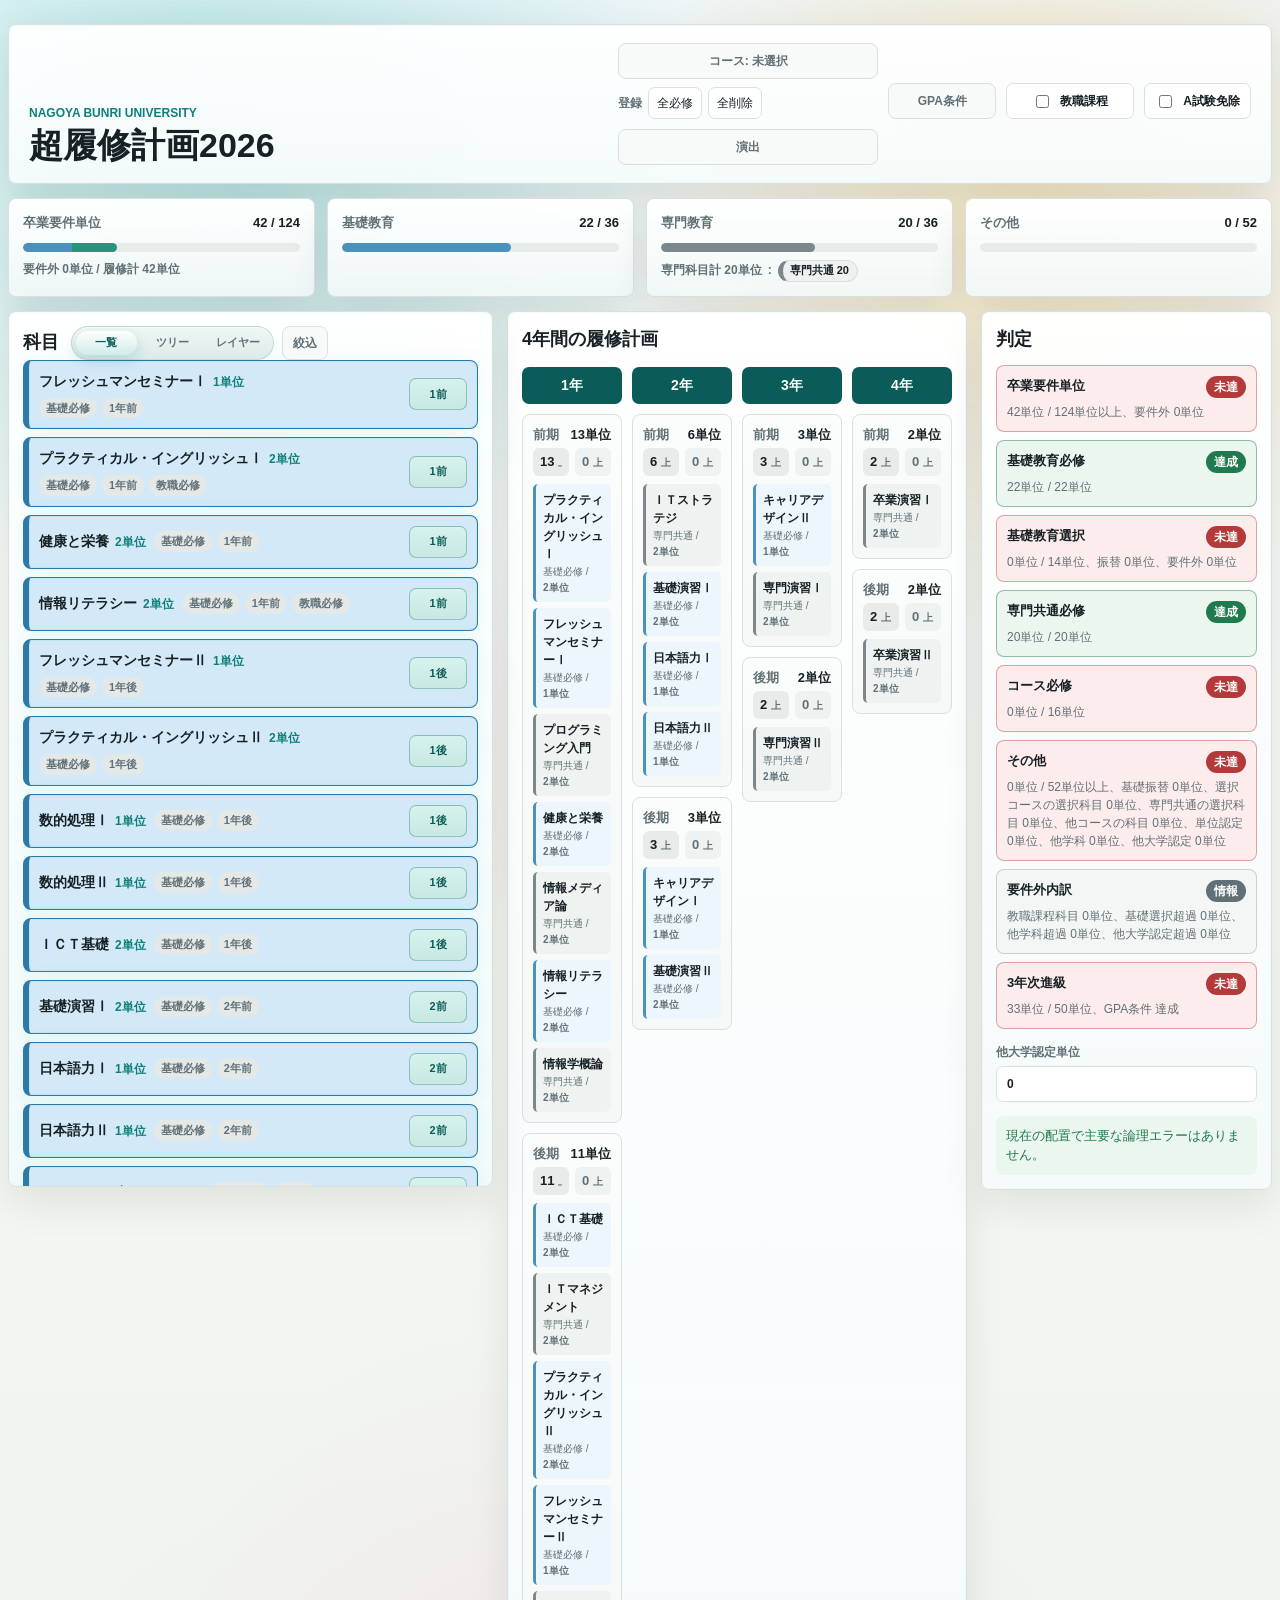
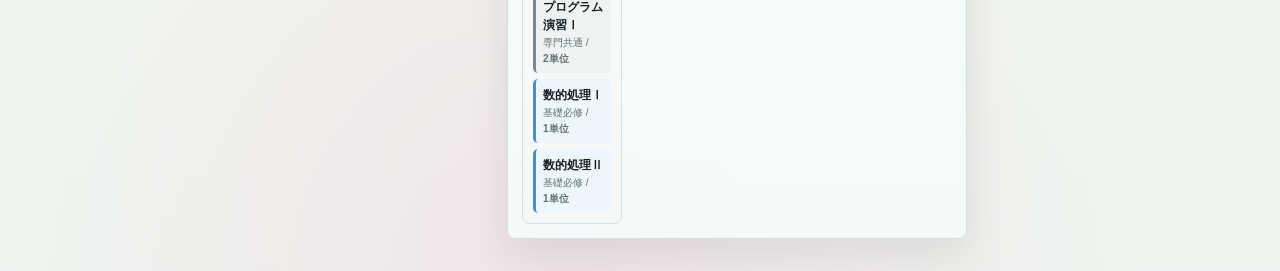
==== commit 3b4aefc7: "Add FE A exam exemption support" ====
--- a/index.html
+++ b/index.html
@@ -4,7 +4,7 @@
     <meta charset="utf-8">
     <meta name="viewport" content="width=device-width, initial-scale=1">
     <title>超履修計画2026</title>
-    <link rel="stylesheet" href="styles.css?v=1.04-major-layer-20260619">
+    <link rel="stylesheet" href="styles.css?v=1.05-a-exam-exemption-20260706">
   </head>
   <body>
     <div id="fxLayer" aria-hidden="true"></div>
@@ -51,12 +51,20 @@
             <input id="teacherToggle" type="checkbox">
             <span>教職課程</span>
           </label>
+          <label class="switch">
+            <input id="aExamToggle" type="checkbox">
+            <span>A試験免除</span>
+          </label>
           <div class="menu-control effects-menu-control">
             <button id="effectsToggle" class="tree-option filter-toggle" type="button" aria-expanded="false" aria-controls="effectsMenu">演出</button>
             <div id="effectsMenu" class="settings-menu effects-menu" hidden>
               <label class="switch audio-switch">
                 <input id="fxToggle" type="checkbox" checked>
                 <span>SE</span>
+              </label>
+              <label class="switch audio-switch">
+                <input id="animationToggle" type="checkbox" checked>
+                <span>アニメ</span>
               </label>
               <label class="switch audio-switch">
                 <input id="bgmToggle" type="checkbox" checked>
@@ -80,6 +88,23 @@
             <span id="bgmRollArrange">微調整 0</span>
             <span id="bgmRollRadical">外れ値 0</span>
           </div>
+        </div>
+        <div class="bgm-roll-controls" aria-label="BGM生成設定">
+          <label>
+            <span>Arrange</span>
+            <input id="bgmSeedInput" type="number" min="0" max="999999" step="1" value="0">
+            <button id="bgmSeedRandomButton" type="button" title="アレンジSeedをランダムに設定">乱数</button>
+          </label>
+          <label>
+            <span>Melody</span>
+            <input id="bgmMelodySeedInput" type="number" min="0" max="999999" step="1" value="0">
+            <button id="bgmMelodySeedRandomButton" type="button" title="メロディSeedをランダムに設定">乱数</button>
+          </label>
+          <label>
+            <span>BPM</span>
+            <input id="bgmBpmInput" type="range" min="70" max="170" step="1" value="112">
+            <output id="bgmBpmOutput">112</output>
+          </label>
         </div>
         <div class="bgm-roll-legend" aria-hidden="true">
           <span class="legend-base">通常</span>
@@ -184,6 +209,6 @@
       </section>
     </main>
 
-    <script src="app.js?v=1.04-major-layer-20260619"></script>
+    <script src="app.js?v=1.05-a-exam-exemption-20260706"></script>
   </body>
 </html>
--- a/styles.css
+++ b/styles.css
@@ -419,6 +419,56 @@
   white-space: nowrap;
 }
 
+.bgm-roll-controls {
+  display: flex;
+  align-items: center;
+  flex-wrap: wrap;
+  gap: 8px;
+  margin-bottom: 8px;
+}
+
+.bgm-roll-controls label {
+  display: inline-grid;
+  grid-template-columns: auto minmax(72px, 1fr) auto;
+  align-items: center;
+  gap: 8px;
+  min-height: 30px;
+  padding: 4px 8px;
+  border: 1px solid var(--line);
+  border-radius: 8px;
+  background: rgba(255, 255, 255, 0.76);
+  color: var(--muted);
+  font-size: 11px;
+  font-weight: 800;
+}
+
+.bgm-roll-controls input[type="number"] {
+  width: 82px;
+  min-height: 24px;
+  padding: 0 6px;
+  font-size: 12px;
+}
+
+.bgm-roll-controls button {
+  min-height: 24px;
+  padding: 0 8px;
+  border-radius: 6px;
+  font-size: 11px;
+  white-space: nowrap;
+}
+
+.bgm-roll-controls input[type="range"] {
+  width: 132px;
+  min-height: 24px;
+  padding: 0;
+}
+
+.bgm-roll-controls output {
+  min-width: 32px;
+  color: var(--ink);
+  text-align: right;
+}
+
 .bgm-roll-legend {
   justify-content: flex-start;
   margin-bottom: 8px;
@@ -558,10 +608,39 @@
 }
 
 .meter-segment {
+  position: relative;
   display: block;
   height: 100%;
   min-width: 2px;
-  transition: width 160ms ease;
+  overflow: hidden;
+  transition: width 560ms cubic-bezier(0.16, 0.82, 0.24, 1), filter 360ms ease;
+  will-change: width;
+}
+
+.meter-segment.is-growing {
+  filter: saturate(1.18) brightness(1.05);
+}
+
+.meter-segment.is-growing::after {
+  content: "";
+  position: absolute;
+  inset: 0;
+  background: linear-gradient(90deg, transparent, rgba(255, 255, 255, 0.62), transparent);
+  transform: translateX(-120%);
+  animation: meterSegmentShine 680ms cubic-bezier(0.16, 0.82, 0.24, 1) both;
+}
+
+.meter-segment.is-shrinking {
+  filter: saturate(0.9) brightness(0.98);
+}
+
+.meter-segment.is-shrinking::after {
+  content: "";
+  position: absolute;
+  inset: 0;
+  background: linear-gradient(90deg, transparent, rgba(29, 48, 50, 0.2), rgba(255, 255, 255, 0.48), transparent);
+  transform: translateX(120%);
+  animation: meterSegmentRecede 680ms cubic-bezier(0.24, 0.72, 0.2, 1) both;
 }
 
 .meter-segment:first-child {
@@ -1088,10 +1167,10 @@
 }
 
 .course-card.tree-section-teacher {
-  --course-card-border: #8a61c6;
-  --course-card-bg: #f4edff;
-  --course-card-planned-border: #7349b4;
-  --course-card-planned-bg: #e5d4fb;
+  --course-card-border: #d64283;
+  --course-card-bg: #fff0f6;
+  --course-card-planned-border: #b92b69;
+  --course-card-planned-bg: #ffd9e8;
 }
 
 .course-card:hover {
@@ -1195,6 +1274,7 @@
 }
 
 .tag.teacher,
+.tag.a-exam,
 .tag.qualification {
   background: #e4e9e8;
   color: var(--muted);
@@ -1376,7 +1456,7 @@
   width: min(100%, 1080px);
   min-height: 188px;
   margin-top: var(--layer-overlap-offset, -132px);
-  margin-left: calc(var(--layer-index, 0) * 28px);
+  margin-left: 0;
   padding: 14px 34px 34px 30px;
   border: 1px solid rgba(23, 33, 37, 0.16);
   border-left: 8px solid var(--brand);
@@ -1391,6 +1471,46 @@
   transition: opacity 180ms ease, filter 180ms ease, transform 180ms ease, border-color 180ms ease;
 }
 
+.tree-layer:nth-of-type(1) {
+  --layer-reveal-delay: 0ms;
+}
+
+.tree-layer:nth-of-type(2) {
+  --layer-reveal-delay: 150ms;
+}
+
+.tree-layer:nth-of-type(3) {
+  --layer-reveal-delay: 300ms;
+}
+
+.tree-layer:nth-of-type(4) {
+  --layer-reveal-delay: 450ms;
+}
+
+.tree-layer:nth-of-type(5) {
+  --layer-reveal-delay: 600ms;
+}
+
+.tree-layer:nth-of-type(6) {
+  --layer-reveal-delay: 750ms;
+}
+
+.tree-layer:nth-of-type(7) {
+  --layer-reveal-delay: 900ms;
+}
+
+.tree-layer:nth-of-type(8) {
+  --layer-reveal-delay: 1050ms;
+}
+
+.tree-layer:nth-of-type(9) {
+  --layer-reveal-delay: 1200ms;
+}
+
+.tree-layer:nth-of-type(10) {
+  --layer-reveal-delay: 1350ms;
+}
+
 .tree-layer:first-of-type {
   margin-top: 0;
 }
@@ -1514,8 +1634,8 @@
   grid-template-columns: repeat(var(--layer-term-count, 8), minmax(108px, 1fr));
   gap: 9px;
   align-items: stretch;
-  margin-left: calc(var(--layer-index, 0) * -28px);
-  padding-left: calc(var(--layer-index, 0) * 28px);
+  margin-left: 0;
+  padding-left: 0;
   overflow: visible;
   transform: skewX(-10deg);
   transform-origin: left top;
@@ -1979,10 +2099,10 @@
 }
 
 .tree-node.tree-section-teacher {
-  --tree-node-border: #8a61c6;
-  --tree-node-bg: #f4edff;
-  --tree-node-planned-border: #7349b4;
-  --tree-node-planned-bg: #e5d4fb;
+  --tree-node-border: #d64283;
+  --tree-node-bg: #fff0f6;
+  --tree-node-planned-border: #b92b69;
+  --tree-node-planned-bg: #ffd9e8;
 }
 
 .tree-node.has-tooltip .tree-node-button {
@@ -2075,6 +2195,12 @@
 
 .tree-view.layer-tree.is-revealing .tree-node.is-tree-reveal .tree-node-button {
   animation: none;
+}
+
+.tree-view.layer-tree.is-revealing .tree-layer {
+  animation: layerPanelReveal 860ms cubic-bezier(0.18, 0.88, 0.22, 1.04) both;
+  animation-delay: var(--layer-reveal-delay, 0ms);
+  will-change: transform, opacity, filter;
 }
 
 .tree-node-code {
@@ -2410,8 +2536,8 @@
 }
 
 .planned-course.tree-section-teacher {
-  --planned-course-border: #8a61c6;
-  --planned-course-bg: #f2ebff;
+  --planned-course-border: #d64283;
+  --planned-course-bg: #fff0f6;
 }
 
 .planned-course {
@@ -2806,6 +2932,22 @@
   animation: screenShake 240ms linear 1;
 }
 
+body.is-animation-muted *,
+body.is-animation-muted *::before,
+body.is-animation-muted *::after {
+  animation: none !important;
+  transition-duration: 0.01ms !important;
+}
+
+body.is-animation-muted::before,
+body.is-animation-muted::after {
+  animation: none !important;
+}
+
+body.is-animation-muted .fx-particle {
+  display: none !important;
+}
+
 @keyframes bgFloat {
   0% {
     transform: translate3d(0, 0, 0) scale(1);
@@ -2915,6 +3057,66 @@
   100% {
     opacity: 1;
     stroke-dashoffset: 0;
+  }
+}
+
+@keyframes layerPanelReveal {
+  0% {
+    opacity: 0;
+    transform:
+      translateX(-88px)
+      translateY(calc(var(--layer-index, 0) * 4px + 14px))
+      skewX(4deg);
+    filter: blur(1.6px) saturate(1.08);
+  }
+
+  42% {
+    opacity: 1;
+    transform:
+      translateX(12px)
+      translateY(calc(var(--layer-index, 0) * 4px - 3px))
+      skewX(12.8deg);
+    filter: blur(0) saturate(1.05);
+  }
+
+  68% {
+    opacity: 1;
+    transform:
+      translateX(-5px)
+      translateY(calc(var(--layer-index, 0) * 4px + 1px))
+      skewX(8.8deg);
+    filter: none;
+  }
+
+  100% {
+    opacity: 1;
+    transform:
+      translateX(0)
+      translateY(calc(var(--layer-index, 0) * 4px))
+      skewX(10deg);
+    filter: none;
+  }
+}
+
+@keyframes meterSegmentShine {
+  0% {
+    transform: translateX(-120%);
+  }
+
+  100% {
+    transform: translateX(120%);
+  }
+}
+
+@keyframes meterSegmentRecede {
+  0% {
+    opacity: 0.85;
+    transform: translateX(120%);
+  }
+
+  100% {
+    opacity: 0;
+    transform: translateX(-120%);
   }
 }
 
